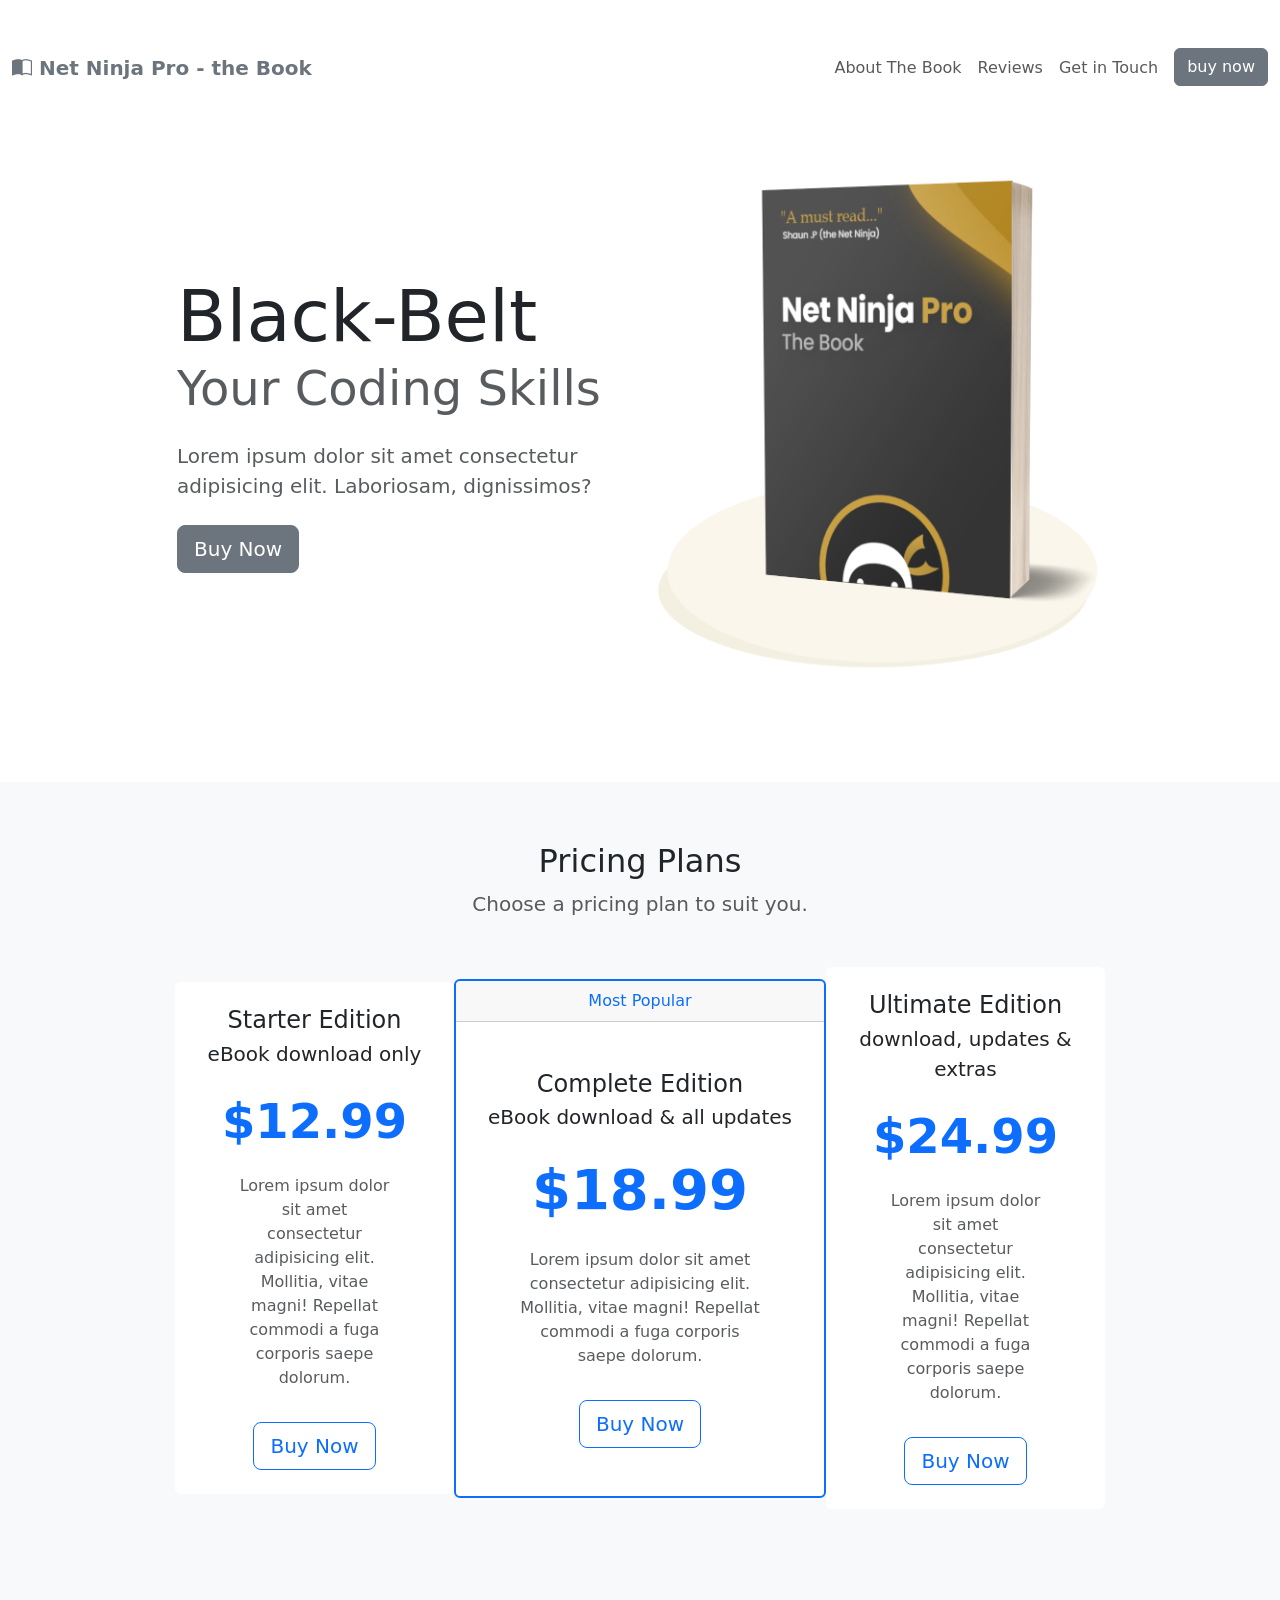
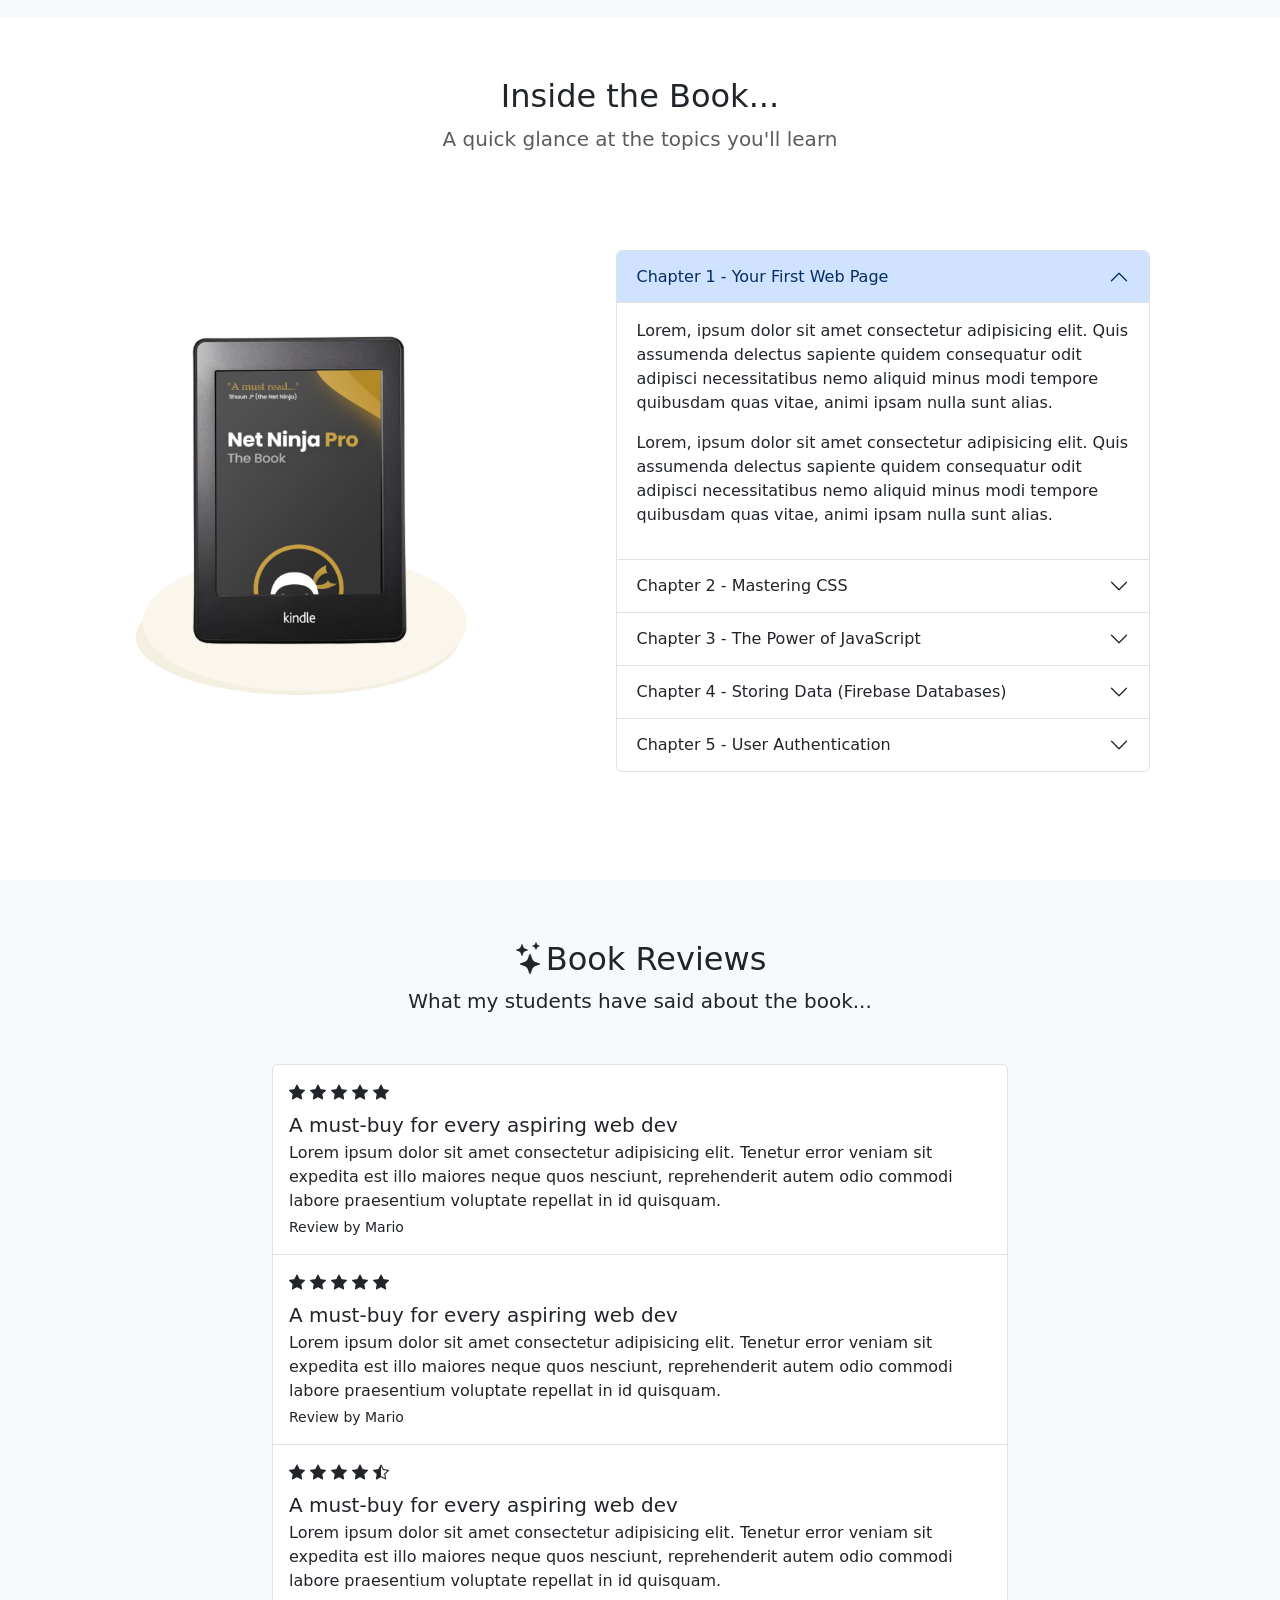
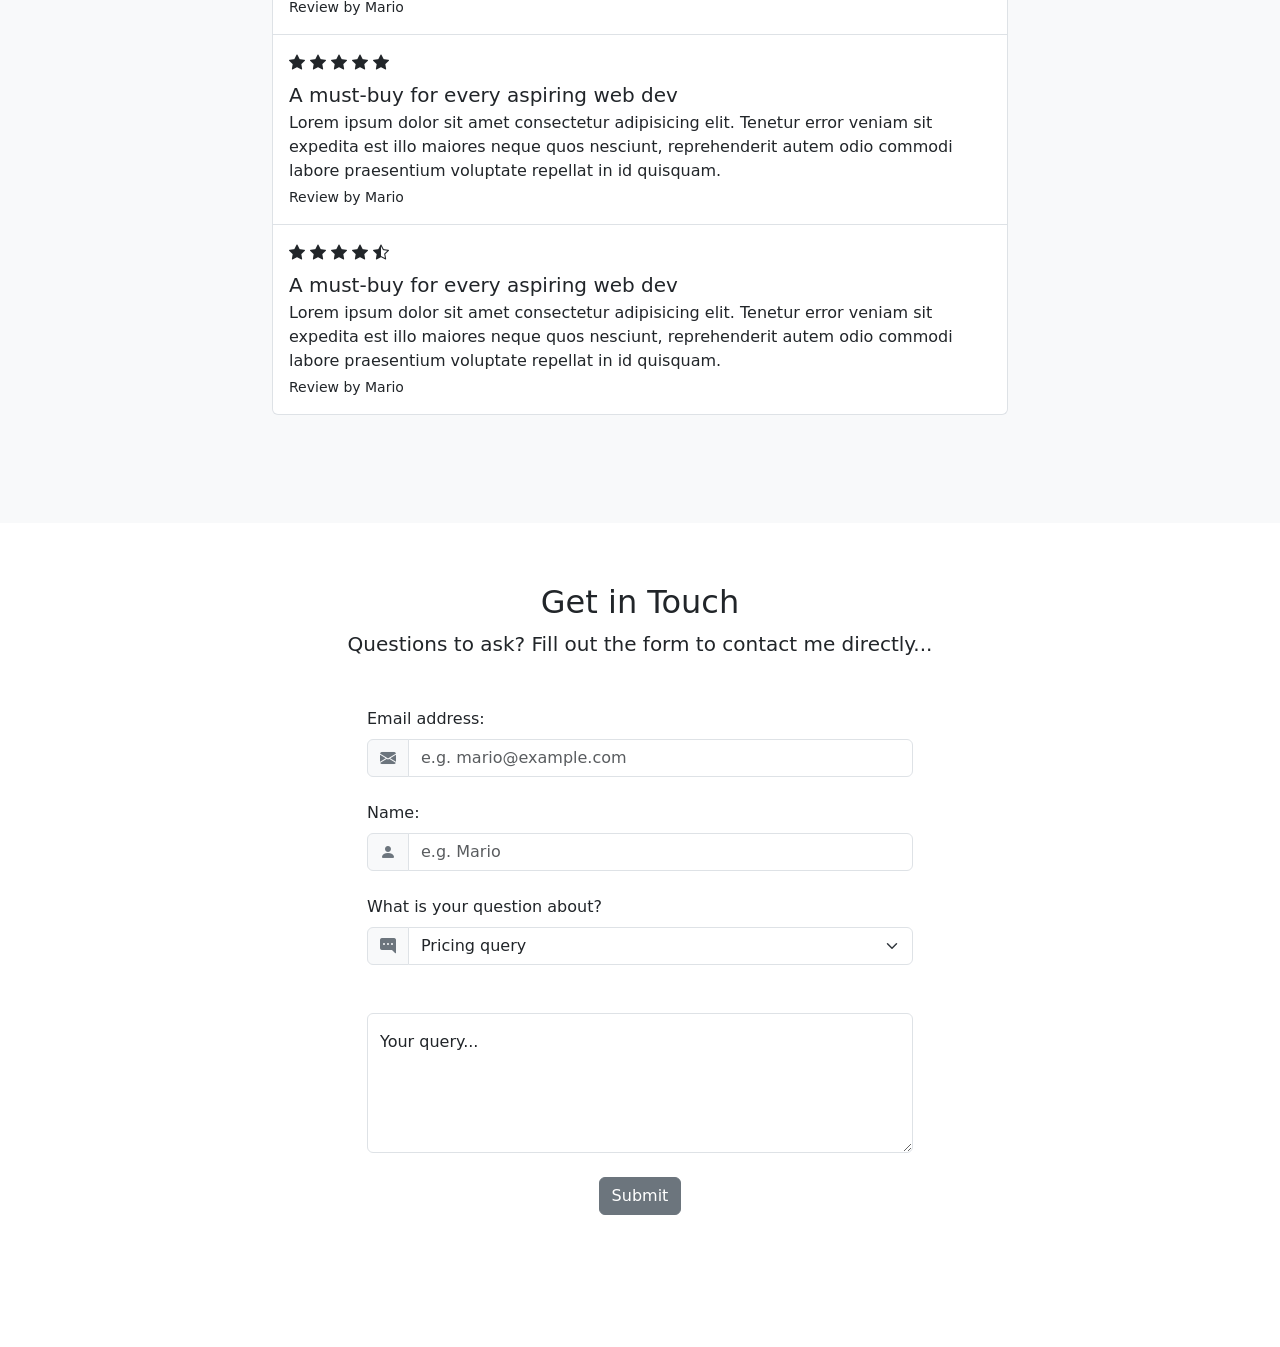
==== index.html @ 645f822d "a" ====
<html lang="en">
<head>
  <meta charset="UTF-8">
  <meta http-equiv="X-UA-Compatible" content="IE=edge">
  <meta name="viewport" content="width=device-width, initial-scale=1.0">
  <title>Net Ninja Pro - the Book</title>
  <link rel="stylesheet" href="https://cdn.jsdelivr.net/npm/bootstrap-icons@1.5.0/font/bootstrap-icons.css">
  <link href="https://cdn.jsdelivr.net/npm/bootstrap@5.0.1/dist/css/bootstrap.min.css" rel="stylesheet" integrity="sha384-+0n0xVW2eSR5OomGNYDnhzAbDsOXxcvSN1TPprVMTNDbiYZCxYbOOl7+AMvyTG2x" crossorigin="anonymous">
  <style>
    section{
      padding: 60px 0;
    }
  </style>
</head>
<body>

  <!-- navbar -->
  <nav class="navbar navbar-expand-md navbar-light pt-5 pb-4">
    <div class="container-xxl">
      <!-- navbar brand / title -->
      <a class="navbar-brand" href="#intro">
        <span class="text-secondary fw-bold">
          <i class="bi bi-book-half"></i>
          Net Ninja Pro - the Book
        </span>
      </a>
      <!-- toggle button for mobile nav -->
      <button class="navbar-toggler" type="button" data-bs-toggle="collapse" data-bs-target="#main-nav" aria-controls="main-nav" aria-expanded="false" aria-label="Toggle navigation">
        <span class="navbar-toggler-icon"></span>
      </button>

      <!-- navbar links -->
      <div class="collapse navbar-collapse justify-content-end align-center" id="main-nav">
        <ul class="navbar-nav">
          <li class="nav-item">
            <a class="nav-link" href="#topics">About The Book</a>
          </li>
          <li class="nav-item">
            <a class="nav-link" href="#reviews">Reviews</a>
          </li>
          <li class="nav-item">
            <a class="nav-link" href="#contact">Get in Touch</a>
          </li>
          <li class="nav-item d-md-none">
            <a class="nav-link" href="#pricing">Pricing</a>
          </li>
          <li class="nav-item ms-2 d-none d-md-inline">
            <a class="btn btn-secondary" href="#pricing">buy now</a>
          </li>
          
        </ul>
      </div>
    </div>
  </nav>

  <!-- main image & intro text -->
  <section id="intro">
    <div class="container-lg">
      <div class="row g-4 justify-content-center align-items-center">
        <div class="col-md-5 text-center text-md-start">
          <h1>
            <div class="display-2">Black-Belt</div>
            <div class="display-5 text-muted">Your Coding Skills</div>
          </h1>
          <p class="lead my-4 text-muted">Lorem ipsum dolor sit amet consectetur adipisicing elit. Laboriosam, dignissimos?</p>
          <a href="#pricing" class="btn btn-secondary btn-lg">Buy Now</a>
        </div>
        <div class="col-md-5 text-center d-none d-md-block">
          <img src="/assets/ebook-cover.png" class="img-fluid" alt="ebook">
        </div>
      </div>
    </div>
  </section>

  <!-- pricing plans -->
  <section id="pricing" class="bg-light mt-5">
    <div class="container-lg">
      <div class="text-center">
        <h2>Pricing Plans</h2>
        <p class="lead text-muted">Choose a pricing plan to suit you.</p>
      </div>

      <div class="row my-5 g-0 align-items-center justify-content-center">
        <div class="col-8 col-lg-4 col-xl-3">
          <div class="card border-0">
            <div class="card-body text-center py-4">
              <h4 class="card-title">Starter Edition</h4>
              <p class="lead card-subtitle">eBook download only</p>
              <p class="display-5 my-4 text-primary fw-bold">$12.99</p>
              <p class="card-text mx-5 text-muted d-none d-lg-block">Lorem ipsum dolor sit amet consectetur adipisicing elit. Mollitia, vitae magni! Repellat commodi a fuga corporis saepe dolorum.</p>
              <a href="#" class="btn btn-outline-primary btn-lg mt-3">
                Buy Now
              </a>
            </div>
          </div>
        </div>

        <div class="col-9 col-lg-4">
          <div class="card border-primary border-2">
            <div class="card-header text-center text-primary">Most Popular</div>
            <div class="card-body text-center py-5">
              <h4 class="card-title">Complete Edition</h4>
              <p class="lead card-subtitle">eBook download & all updates</p>
              <p class="display-4 my-4 text-primary fw-bold">$18.99</p>
              <p class="card-text mx-5 text-muted d-none d-lg-block">Lorem ipsum dolor sit amet consectetur adipisicing elit. Mollitia, vitae magni! Repellat commodi a fuga corporis saepe dolorum.</p>
              <a href="#" class="btn btn-outline-primary btn-lg mt-3">
                Buy Now
              </a>
            </div>
          </div>
        </div>

        <div class="col-8 col-lg-4 col-xl-3">
          <div class="card border-0">
            <div class="card-body text-center py-4">
              <h4 class="card-title">Ultimate Edition</h4>
              <p class="lead card-subtitle">download, updates & extras</p>
              <p class="display-5 my-4 text-primary fw-bold">$24.99</p>
              <p class="card-text mx-5 text-muted d-none d-lg-block">Lorem ipsum dolor sit amet consectetur adipisicing elit. Mollitia, vitae magni! Repellat commodi a fuga corporis saepe dolorum.</p>
              <a href="#" class="btn btn-outline-primary btn-lg mt-3">
                Buy Now
              </a>
            </div>
          </div>
        </div>
      </div>

    </div><!-- end container -->
  </section>

  <!-- topics at a glance -->
  <section id="topics">
    <div class="container-md">
      <div class="text-center">
        <h2>Inside the Book...</h2>
        <p class="lead text-muted">A quick glance at the topics you'll learn</p>
      </div>
      <div class="row my-5 g-5 justify-content-around align-items-center">
        <div class="col-6 col-lg-4">
          <img src="/assets/kindle.png" class="img-fluid" alt="ebook">
        </div>
        <div class="col-lg-6">
          
          <!-- accordion -->
          <div class="accordion" id="chapters">
            <div class="accordion-item">
              <h2 class="accordion-header" id="heading-1">
                <button class="accordion-button" type="button" data-bs-toggle="collapse" data-bs-target="#chapter-1" aria-expanded="true" aria-controls="chapter-1">
                  Chapter 1 - Your First Web Page
                </button>
              </h2>
              <div id="chapter-1" class="accordion-collapse collapse show" aria-labelledby="heading-1" data-bs-parent="#chapters">
                <div class="accordion-body">
                  <p>Lorem, ipsum dolor sit amet consectetur adipisicing elit. Quis assumenda delectus sapiente quidem consequatur odit adipisci necessitatibus nemo aliquid minus modi tempore quibusdam quas vitae, animi ipsam nulla sunt alias.</p>
                  <p>Lorem, ipsum dolor sit amet consectetur adipisicing elit. Quis assumenda delectus sapiente quidem consequatur odit adipisci necessitatibus nemo aliquid minus modi tempore quibusdam quas vitae, animi ipsam nulla sunt alias.</p>
                </div>
              </div>
            </div>
            <div class="accordion-item">
              <h2 class="accordion-header" id="heading-2">
                <button class="accordion-button collapsed" type="button" data-bs-toggle="collapse" data-bs-target="#chapter-2" aria-expanded="false" aria-controls="chapter-2">
                  Chapter 2 - Mastering CSS
                </button>
              </h2>
              <div id="chapter-2" class="accordion-collapse collapse" aria-labelledby="heading-2" data-bs-parent="#chapters">
                <div class="accordion-body">
                  <p>Lorem, ipsum dolor sit amet consectetur adipisicing elit. Quis assumenda delectus sapiente quidem consequatur odit adipisci necessitatibus nemo aliquid minus modi tempore quibusdam quas vitae, animi ipsam nulla sunt alias.</p>
                  <p>Lorem, ipsum dolor sit amet consectetur adipisicing elit. Quis assumenda delectus sapiente quidem consequatur odit adipisci necessitatibus nemo aliquid minus modi tempore quibusdam quas vitae, animi ipsam nulla sunt alias.</p>
                </div>
              </div>
            </div>
            <div class="accordion-item">
              <h2 class="accordion-header" id="heading-3">
                <button class="accordion-button collapsed" type="button" data-bs-toggle="collapse" data-bs-target="#chapter-3" aria-expanded="false" aria-controls="chapter-1">
                  Chapter 3 - The Power of JavaScript
                </button>
              </h2>
              <div id="chapter-3" class="accordion-collapse collapse" aria-labelledby="heading-3" data-bs-parent="#chapters">
                <div class="accordion-body">
                  <p>Lorem, ipsum dolor sit amet consectetur adipisicing elit. Quis assumenda delectus sapiente quidem consequatur odit adipisci necessitatibus nemo aliquid minus modi tempore quibusdam quas vitae, animi ipsam nulla sunt alias.</p>
                  <p>Lorem, ipsum dolor sit amet consectetur adipisicing elit. Quis assumenda delectus sapiente quidem consequatur odit adipisci necessitatibus nemo aliquid minus modi tempore quibusdam quas vitae, animi ipsam nulla sunt alias.</p>
                </div>
              </div>
            </div>
            <div class="accordion-item">
              <h2 class="accordion-header" id="heading-4">
                <button class="accordion-button collapsed" type="button" data-bs-toggle="collapse" data-bs-target="#chapter-4" aria-expanded="false" aria-controls="chapter-4">
                  Chapter 4 - Storing Data (Firebase Databases)
                </button>
              </h2>
              <div id="chapter-4" class="accordion-collapse collapse" aria-labelledby="heading-4" data-bs-parent="#chapters">
                <div class="accordion-body">
                  <p>Lorem, ipsum dolor sit amet consectetur adipisicing elit. Quis assumenda delectus sapiente quidem consequatur odit adipisci necessitatibus nemo aliquid minus modi tempore quibusdam quas vitae, animi ipsam nulla sunt alias.</p>
                  <p>Lorem, ipsum dolor sit amet consectetur adipisicing elit. Quis assumenda delectus sapiente quidem consequatur odit adipisci necessitatibus nemo aliquid minus modi tempore quibusdam quas vitae, animi ipsam nulla sunt alias.</p>
                </div>
              </div>
            </div>
            <div class="accordion-item">
              <h2 class="accordion-header" id="heading-5">
                <button class="accordion-button collapsed" type="button" data-bs-toggle="collapse" data-bs-target="#chapter-5" aria-expanded="false" aria-controls="chapter-5">
                  Chapter 5 - User Authentication
                </button>
              </h2>
              <div id="chapter-5" class="accordion-collapse collapse" aria-labelledby="heading-5" data-bs-parent="#chapters">
                <div class="accordion-body">
                  <p>Lorem, ipsum dolor sit amet consectetur adipisicing elit. Quis assumenda delectus sapiente quidem consequatur odit adipisci necessitatibus nemo aliquid minus modi tempore quibusdam quas vitae, animi ipsam nulla sunt alias.</p>
                  <p>Lorem, ipsum dolor sit amet consectetur adipisicing elit. Quis assumenda delectus sapiente quidem consequatur odit adipisci necessitatibus nemo aliquid minus modi tempore quibusdam quas vitae, animi ipsam nulla sunt alias.</p>
                </div>
              </div>
            </div>
          </div>

        </div>
      </div>
    </div>
  </section>

  <!-- reviews list -->
  <section id="reviews" class="bg-light">
    <div class="container-lg">
      <div class="text-center">
        <h2><i class="bi bi-stars"></i>Book Reviews</h2>
        <p class="lead">What my students have said about the book...</p>
      </div>

      <div class="row justify-content-center my-5">
        <div class="col-lg-8">
          <div class="list-group">
            <div class="list-group-item py-3">
              <div class="pb-2">
                <i class="bi bi-star-fill"></i>
                <i class="bi bi-star-fill"></i>
                <i class="bi bi-star-fill"></i>
                <i class="bi bi-star-fill"></i>
                <i class="bi bi-star-fill"></i>
              </div>
              <h5 class="mb-1">A must-buy for every aspiring web dev</h5>
              <p class="mb-1">Lorem ipsum dolor sit amet consectetur adipisicing elit. Tenetur error veniam sit expedita est illo maiores neque quos nesciunt, reprehenderit autem odio commodi labore praesentium voluptate repellat in id quisquam.</p>
              <small>Review by Mario</small>
            </div>
            <div class="list-group-item py-3">
              <div class="pb-2">
                <i class="bi bi-star-fill"></i>
                <i class="bi bi-star-fill"></i>
                <i class="bi bi-star-fill"></i>
                <i class="bi bi-star-fill"></i>
                <i class="bi bi-star-fill"></i>
              </div>
              <h5 class="mb-1">A must-buy for every aspiring web dev</h5>
              <p class="mb-1">Lorem ipsum dolor sit amet consectetur adipisicing elit. Tenetur error veniam sit expedita est illo maiores neque quos nesciunt, reprehenderit autem odio commodi labore praesentium voluptate repellat in id quisquam.</p>
              <small>Review by Mario</small>
            </div>
            <div class="list-group-item py-3">
              <div class="pb-2">
                <i class="bi bi-star-fill"></i>
                <i class="bi bi-star-fill"></i>
                <i class="bi bi-star-fill"></i>
                <i class="bi bi-star-fill"></i>
                <i class="bi bi-star-half"></i>
              </div>
              <h5 class="mb-1">A must-buy for every aspiring web dev</h5>
              <p class="mb-1">Lorem ipsum dolor sit amet consectetur adipisicing elit. Tenetur error veniam sit expedita est illo maiores neque quos nesciunt, reprehenderit autem odio commodi labore praesentium voluptate repellat in id quisquam.</p>
              <small>Review by Mario</small>
            </div>
            <div class="list-group-item py-3">
              <div class="pb-2">
                <i class="bi bi-star-fill"></i>
                <i class="bi bi-star-fill"></i>
                <i class="bi bi-star-fill"></i>
                <i class="bi bi-star-fill"></i>
                <i class="bi bi-star-fill"></i>
              </div>
              <h5 class="mb-1">A must-buy for every aspiring web dev</h5>
              <p class="mb-1">Lorem ipsum dolor sit amet consectetur adipisicing elit. Tenetur error veniam sit expedita est illo maiores neque quos nesciunt, reprehenderit autem odio commodi labore praesentium voluptate repellat in id quisquam.</p>
              <small>Review by Mario</small>
            </div>
            <div class="list-group-item py-3">
              <div class="pb-2">
                <i class="bi bi-star-fill"></i>
                <i class="bi bi-star-fill"></i>
                <i class="bi bi-star-fill"></i>
                <i class="bi bi-star-fill"></i>
                <i class="bi bi-star-half"></i>
              </div>
              <h5 class="mb-1">A must-buy for every aspiring web dev</h5>
              <p class="mb-1">Lorem ipsum dolor sit amet consectetur adipisicing elit. Tenetur error veniam sit expedita est illo maiores neque quos nesciunt, reprehenderit autem odio commodi labore praesentium voluptate repellat in id quisquam.</p>
              <small>Review by Mario</small>
            </div>
          </div>
        </div>
      </div>
    </div>
  </section>

  <!-- contact form -->
  <!-- form-control, form-label, form-select, input-group, input-group-text -->
  <section id="contact">
    <div class="container-lg">
      
      <div class="text-center">
        <h2>Get in Touch</h2>
        <p class="lead">Questions to ask? Fill out the form to contact me directly...</p>
      </div>
      <div class="row justify-content-center my-5">
        <div class="col-lg-6">
          
          <form>
            <label for="email" class="form-label">Email address:</label>
            <div class="input-group mb-4">
              <span class="input-group-text">
                <i class="bi bi-envelope-fill text-secondary"></i>
              </span>
              <input type="text" id="email" class="form-control" placeholder="e.g. mario@example.com" />
            </div>
            <label for="name" class="form-label">Name:</label>
            <div class="mb-4 input-group">
              <span class="input-group-text">
                <i class="bi bi-person-fill text-secondary"></i>
              </span>
              <input type="text" id="name" class="form-control" placeholder="e.g. Mario" />
            </div>
            <label for="subject" class="form-label">What is your question about?</label>
            <div class="mb-4 input-group">
              <span class="input-group-text">
                <i class="bi bi-chat-right-dots-fill text-secondary"></i>
              </span>
              <select class="form-select" id="subject">
                <option value="pricing" selected>Pricing query</option>
                <option value="content">Content query</option>
                <option value="other">Other query</option>
              </select>
            </div>
            <div class="mb-4 mt-5 form-floating">
              <textarea class="form-control" id="query" style="height: 140px" placeholder="query"></textarea>
              <label for="query">Your query...</label>
            </div>
            <div class="mb-4 text-center">
              <button type="submit" class="btn btn-secondary">Submit</button>
            </div>
          </form>
        </div>
      </div>
    </div>
  </section>

  <!-- get updates / modal trigger -->

  
  <script src="https://cdn.jsdelivr.net/npm/bootstrap@5.0.1/dist/js/bootstrap.bundle.min.js" integrity="sha384-gtEjrD/SeCtmISkJkNUaaKMoLD0//ElJ19smozuHV6z3Iehds+3Ulb9Bn9Plx0x4" crossorigin="anonymous"></script>
</body>
</html>
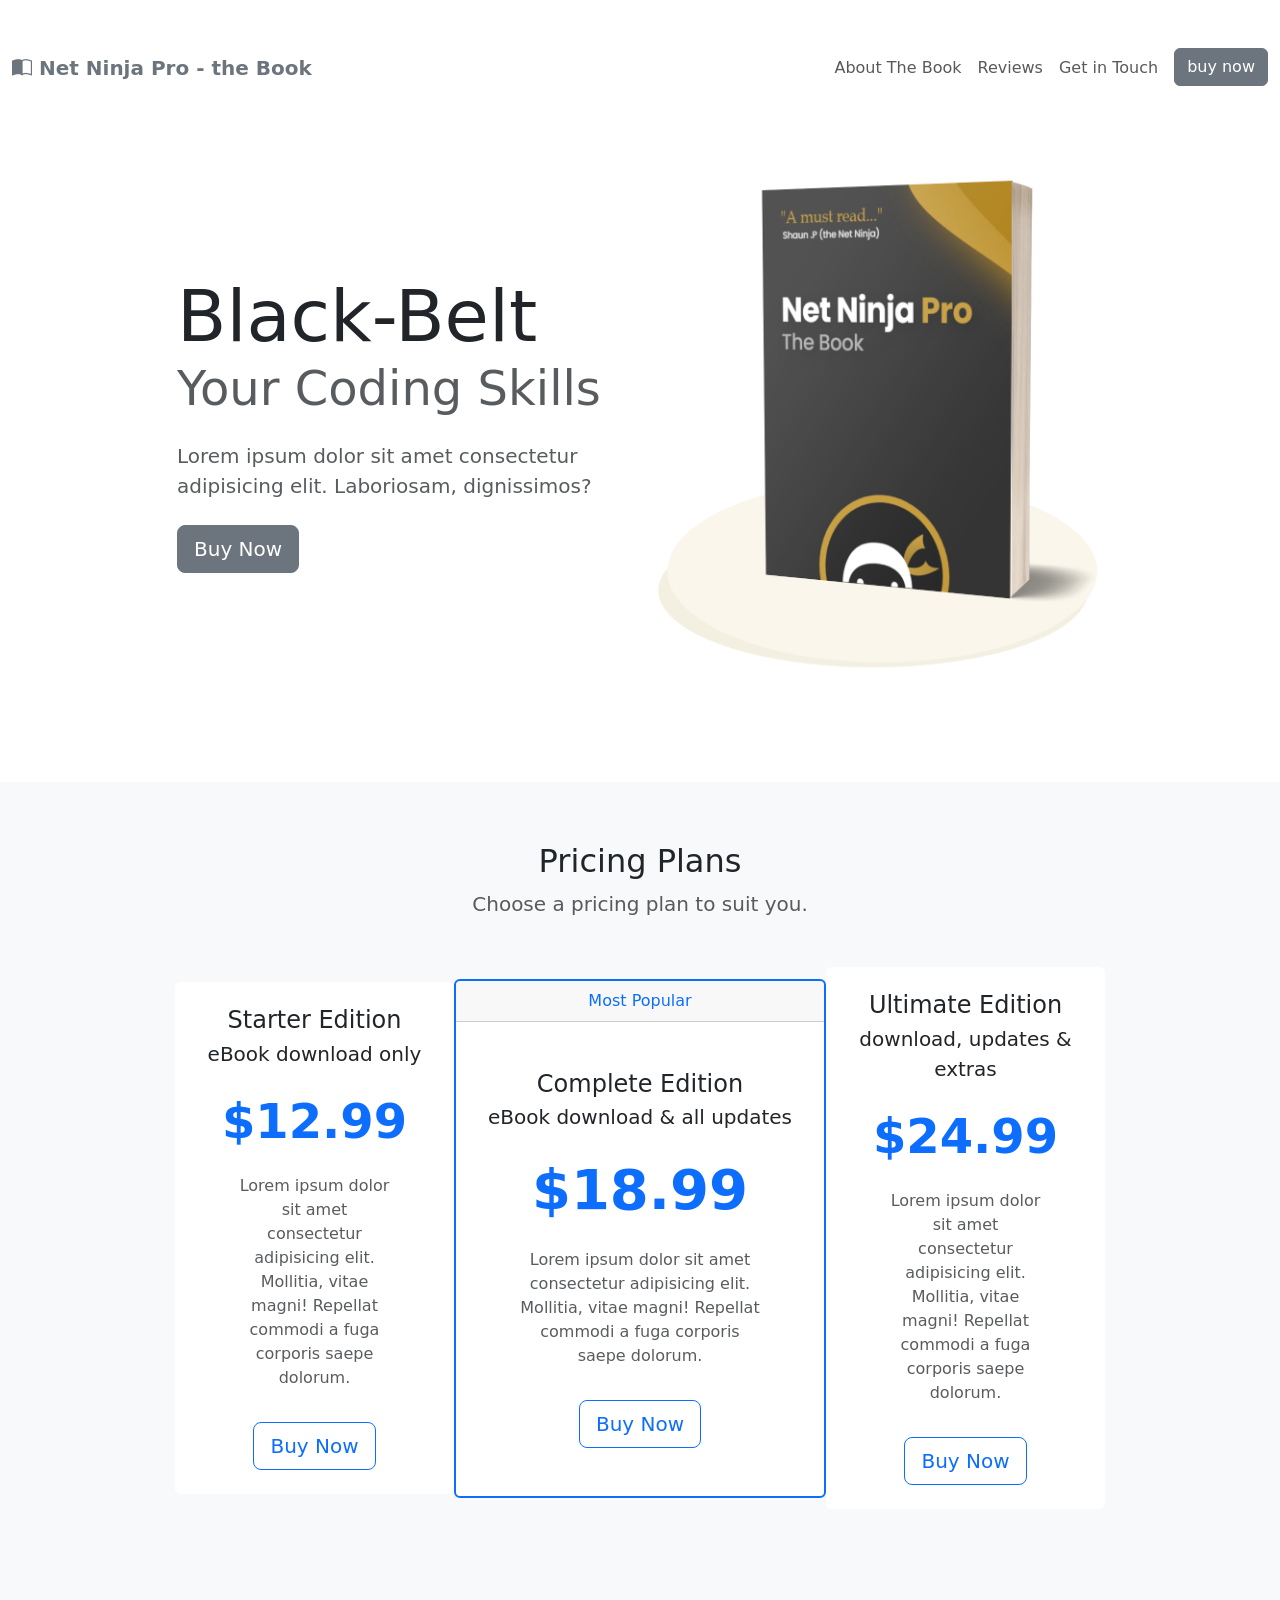
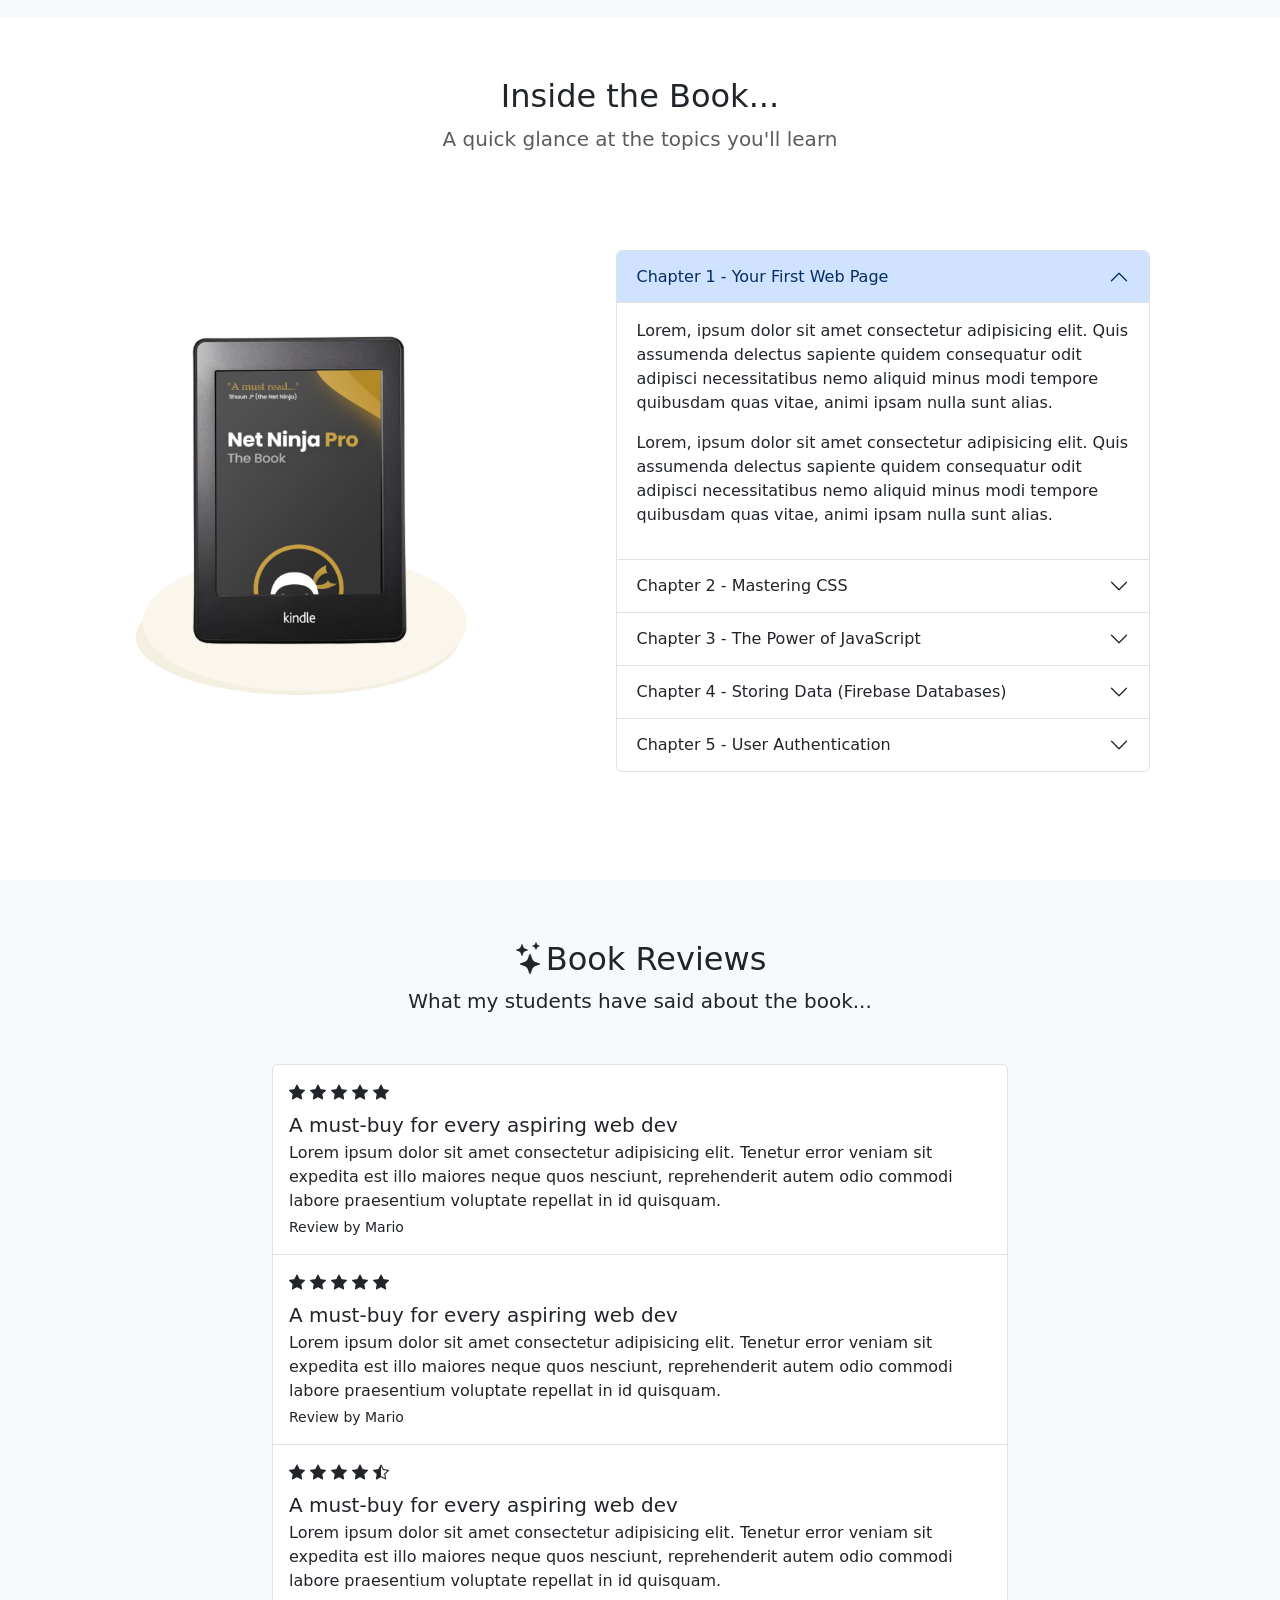
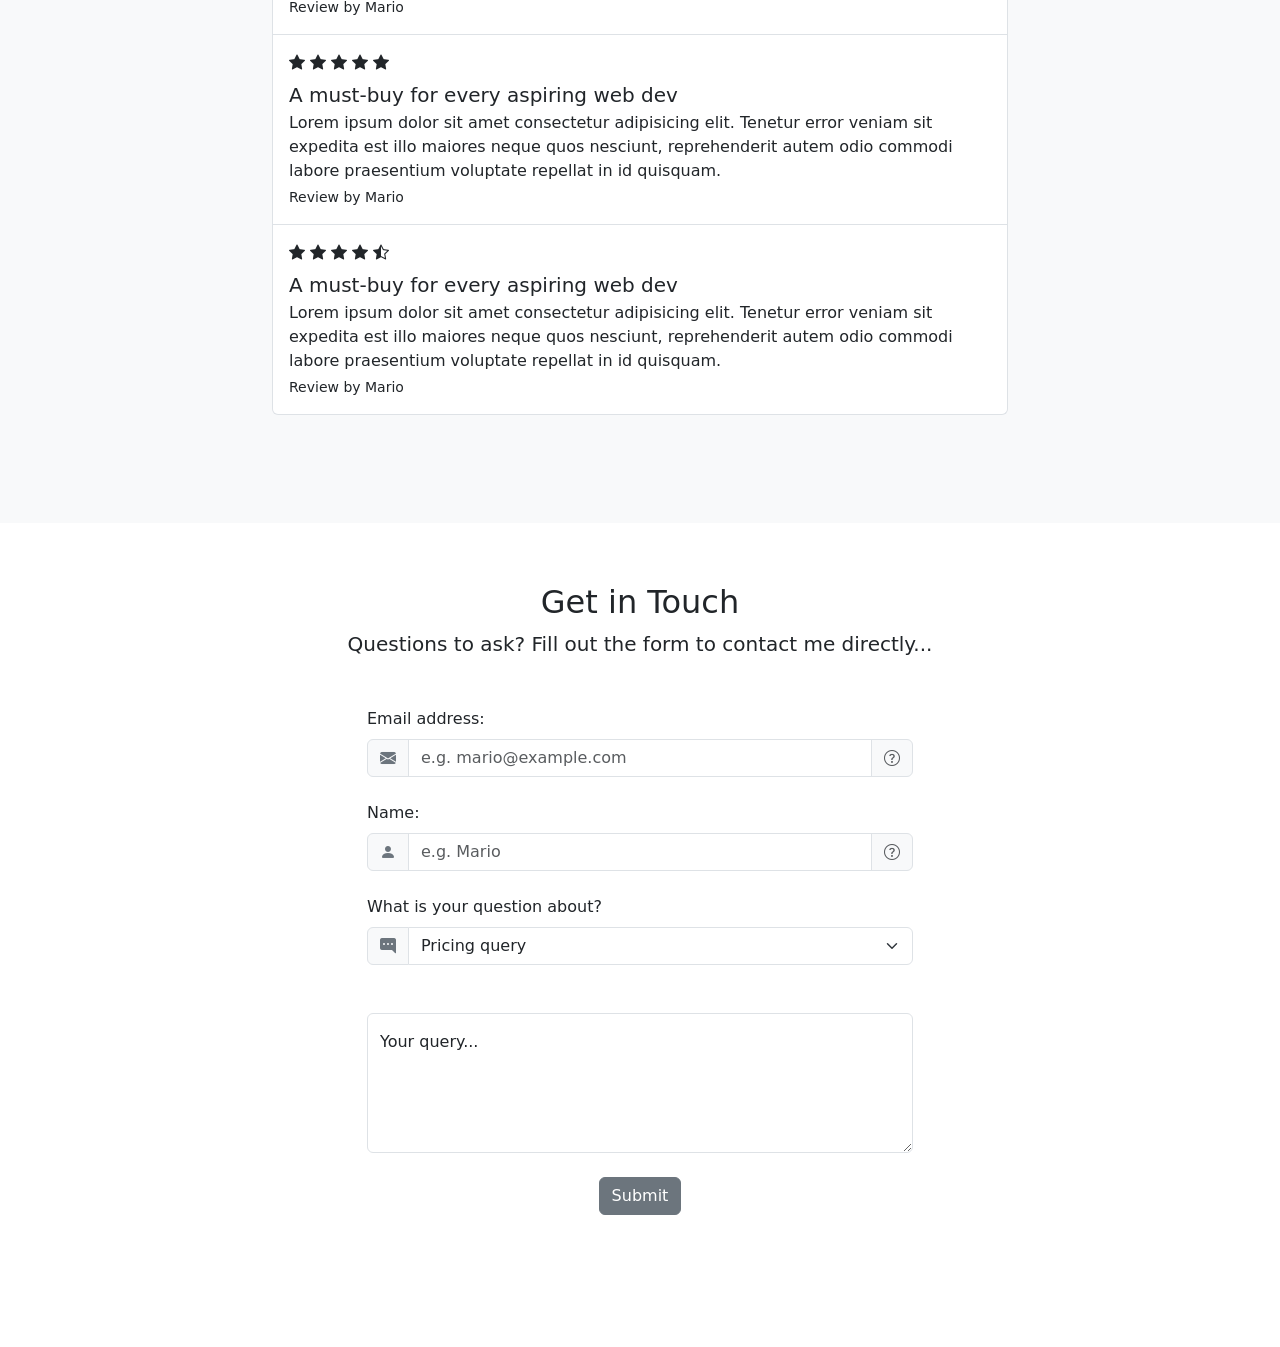
==== commit 468d0bf9: "s" ====
--- a/index.html
+++ b/index.html
@@ -66,7 +66,10 @@
           <a href="#pricing" class="btn btn-secondary btn-lg">Buy Now</a>
         </div>
         <div class="col-md-5 text-center d-none d-md-block">
-          <img src="/assets/ebook-cover.png" class="img-fluid" alt="ebook">
+          <!-- tooltip -->
+          <span class="tt" data-bs-placement="bottom" title="Net Ninja Pro book cover">
+            <img src="/assets/ebook-cover.png" class="img-fluid" alt="ebook">
+          </span>
         </div>
       </div>
     </div>
@@ -311,6 +314,12 @@
                 <i class="bi bi-envelope-fill text-secondary"></i>
               </span>
               <input type="text" id="email" class="form-control" placeholder="e.g. mario@example.com" />
+              <!-- tooltip -->
+              <span class="input-group-text">
+                <span class="tt" data-bs-placement="bottom" title="Enter an email address we can reply to.">
+                  <i class="bi bi-question-circle text-muted"></i>
+                </span>
+              </span>
             </div>
             <label for="name" class="form-label">Name:</label>
             <div class="mb-4 input-group">
@@ -318,6 +327,12 @@
                 <i class="bi bi-person-fill text-secondary"></i>
               </span>
               <input type="text" id="name" class="form-control" placeholder="e.g. Mario" />
+              <!-- tooltip -->
+              <span class="input-group-text">
+                <span class="tt" data-bs-placement="bottom" title="Pretty self explanatory really...">
+                  <i class="bi bi-question-circle text-muted"></i>
+                </span>
+              </span>
             </div>
             <label for="subject" class="form-label">What is your question about?</label>
             <div class="mb-4 input-group">
@@ -347,5 +362,11 @@
 
   
   <script src="https://cdn.jsdelivr.net/npm/bootstrap@5.0.1/dist/js/bootstrap.bundle.min.js" integrity="sha384-gtEjrD/SeCtmISkJkNUaaKMoLD0//ElJ19smozuHV6z3Iehds+3Ulb9Bn9Plx0x4" crossorigin="anonymous"></script>
+  <script>
+    const tooltips = document.querySelectorAll('.tt')
+    tooltips.forEach(t => {
+      new bootstrap.Tooltip(t)
+    })
+  </script>
 </body>
 </html>
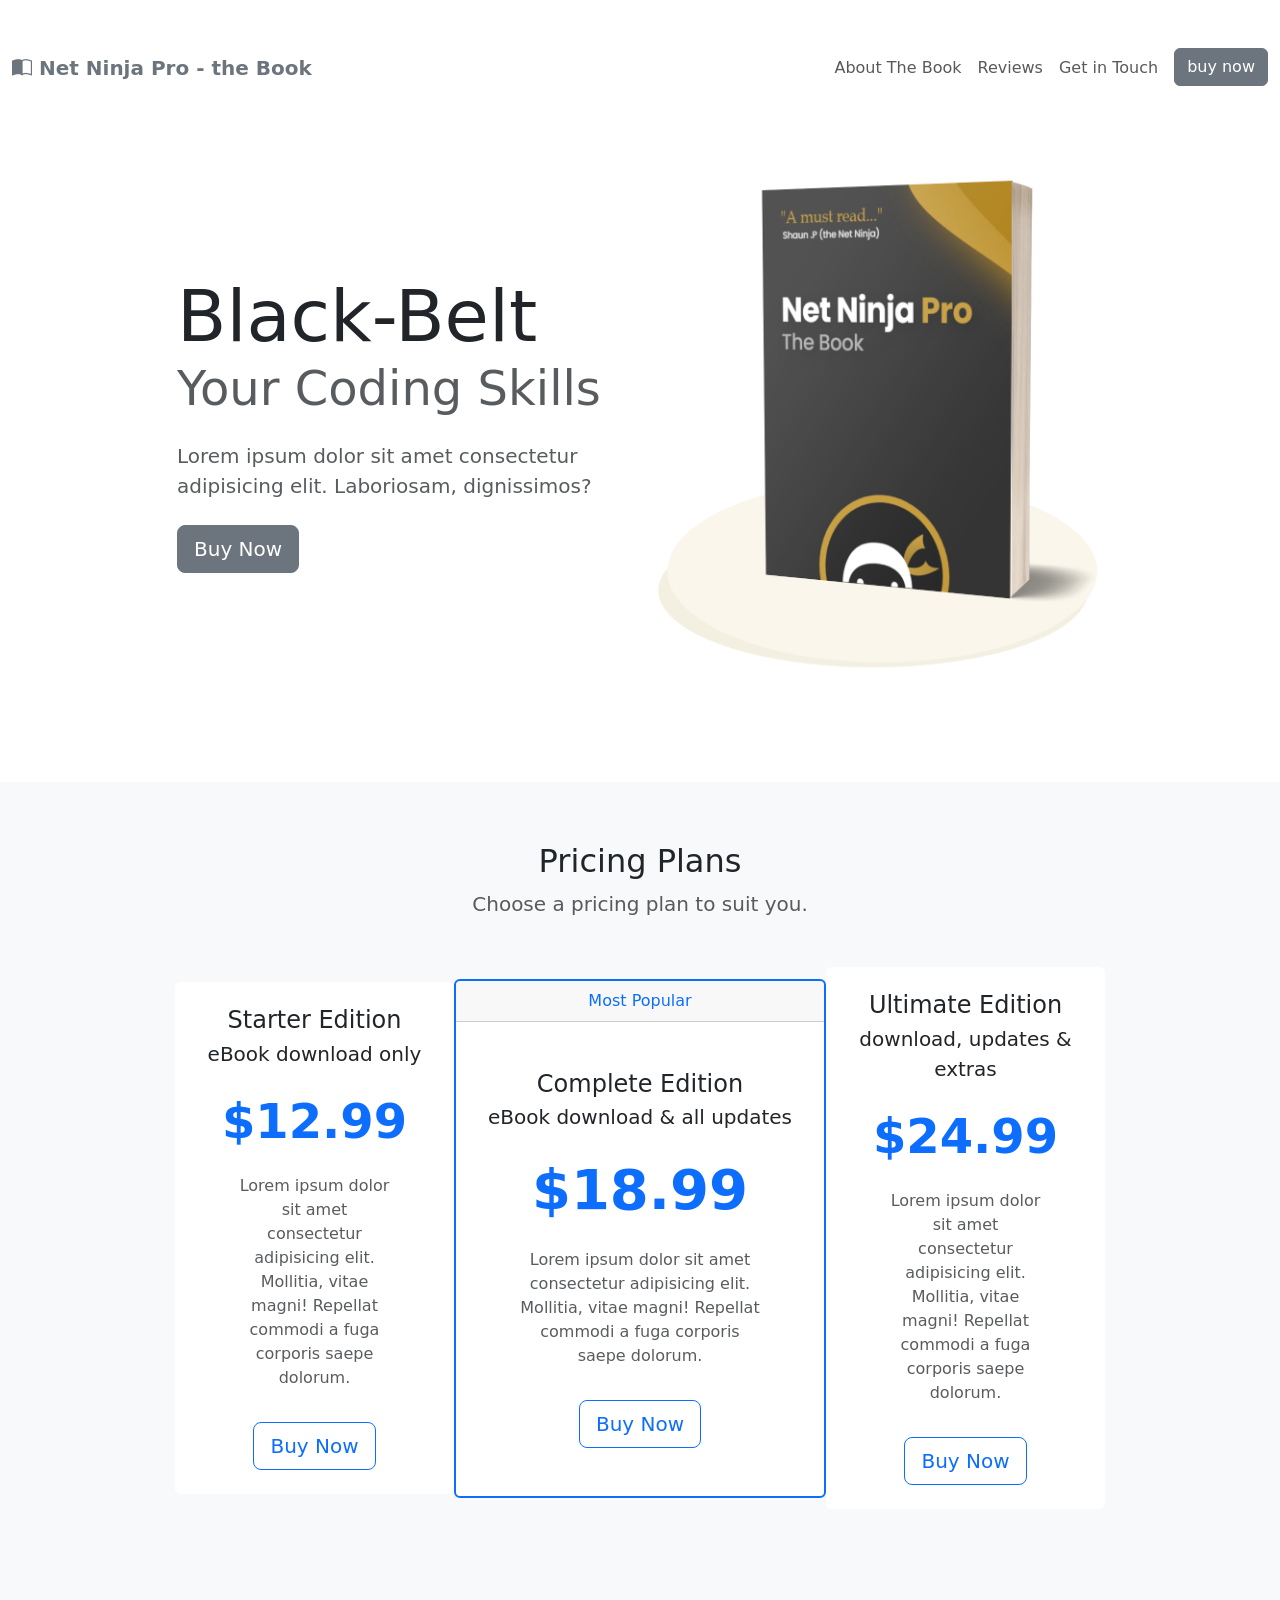
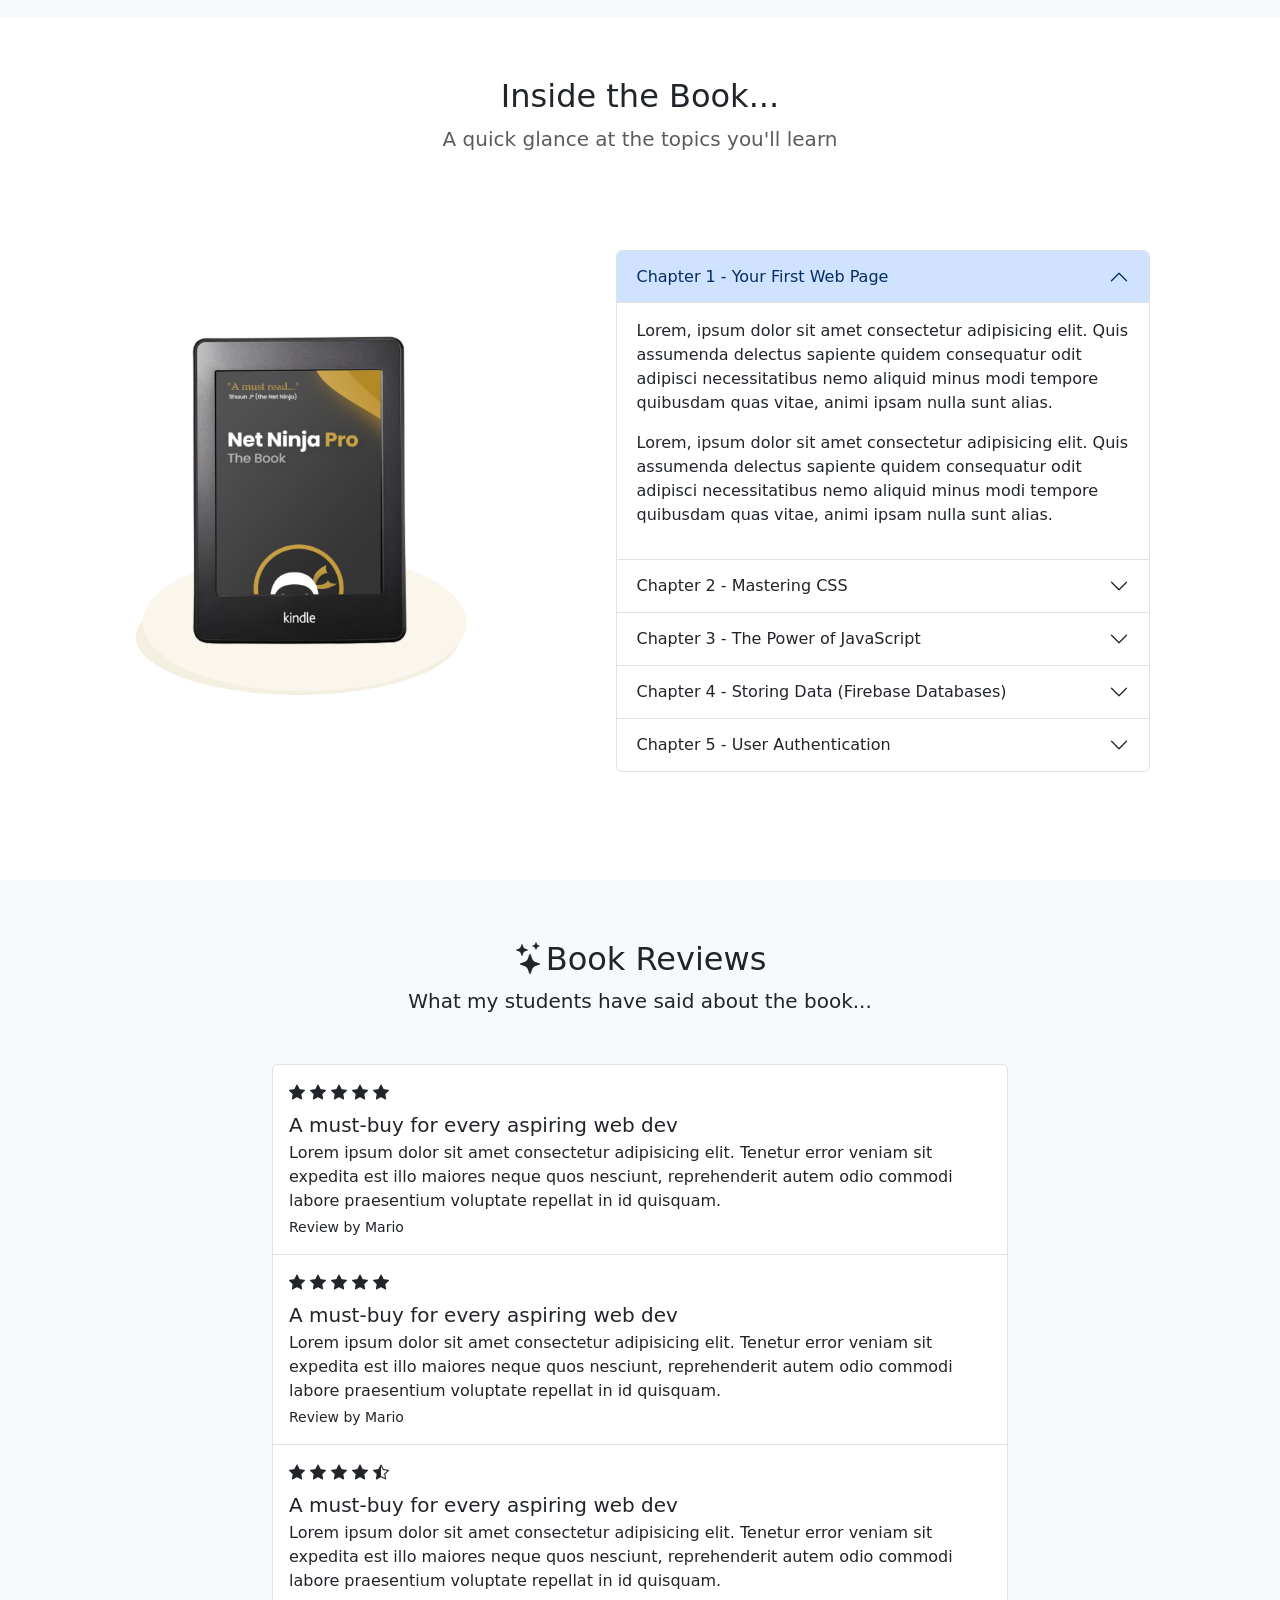
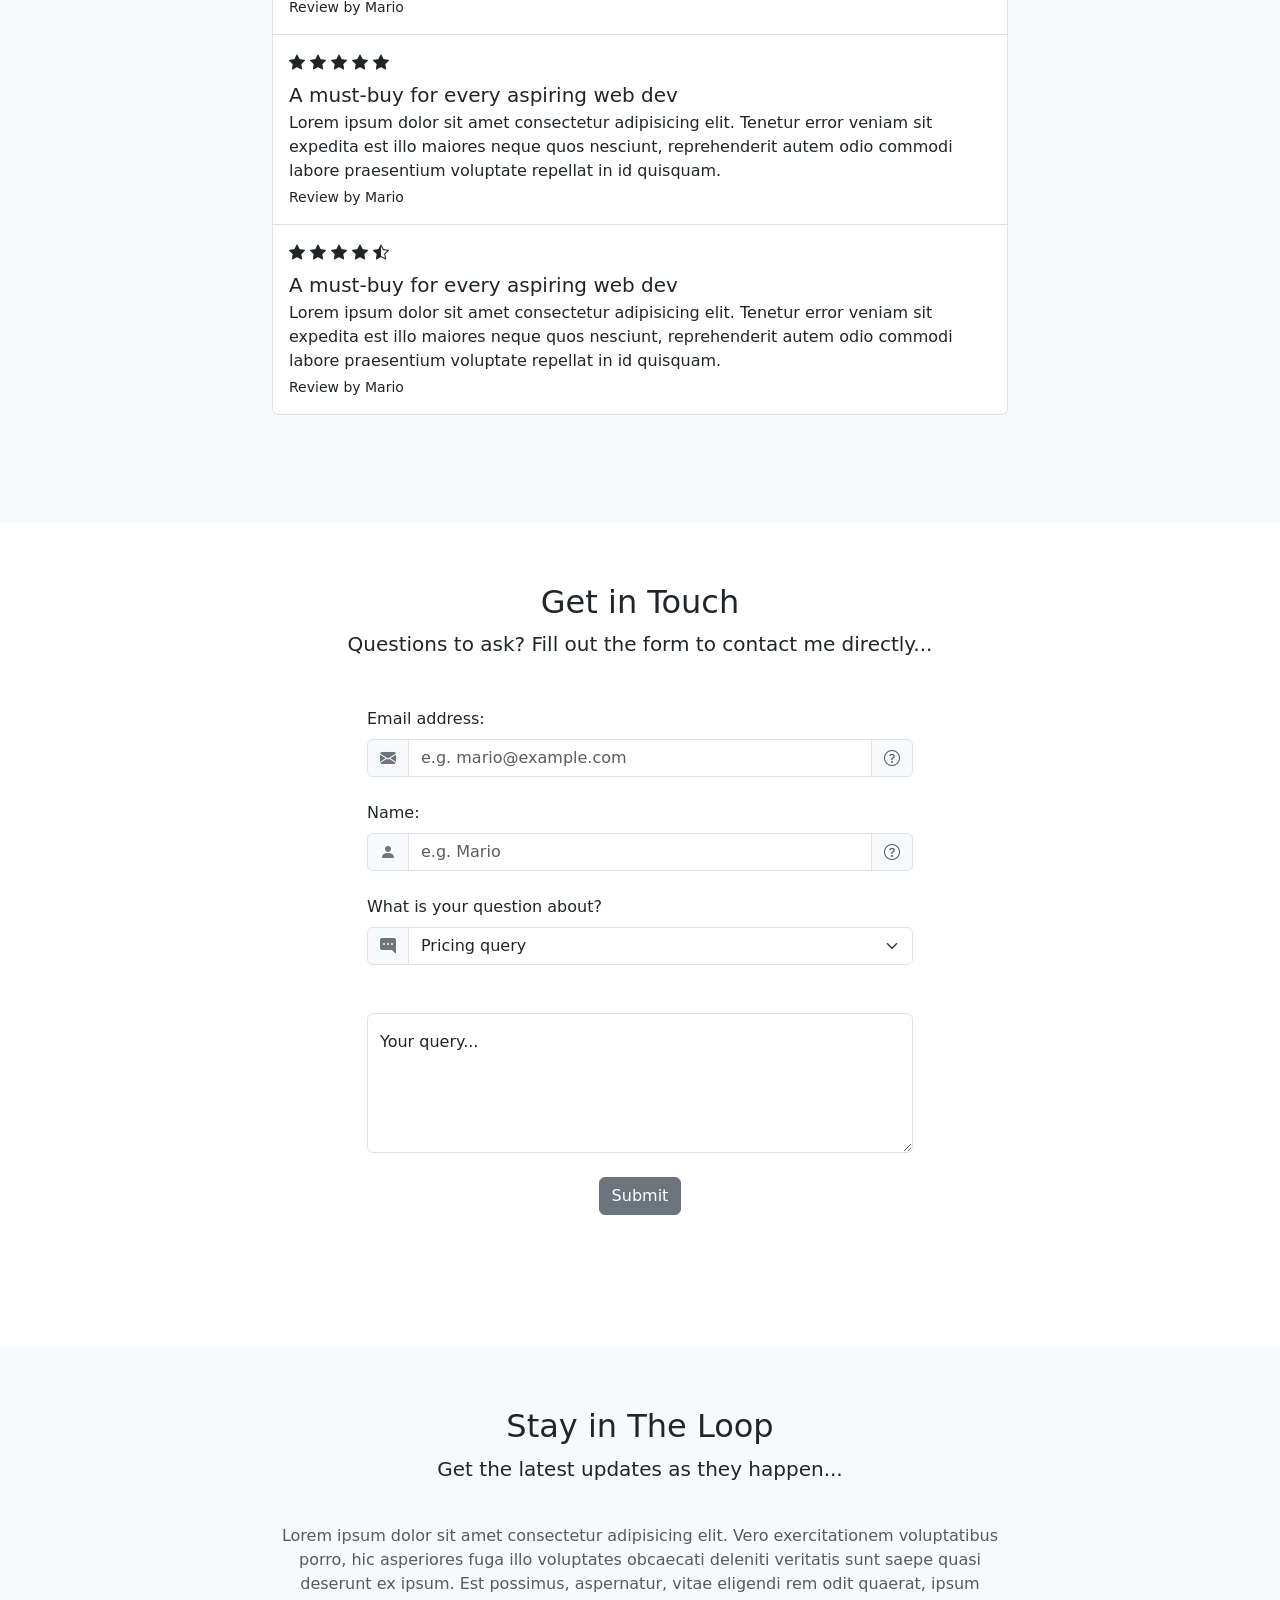
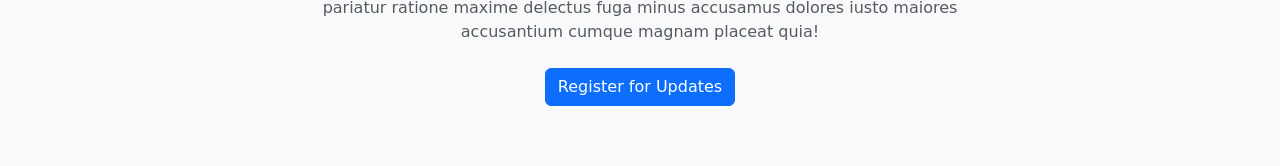
==== commit b8cf6a56: "d" ====
--- a/index.html
+++ b/index.html
@@ -359,6 +359,42 @@
   </section>
 
   <!-- get updates / modal trigger -->
+  <section class="bg-light">
+    <div class="container">
+      <div class="text-center">
+        <h2>Stay in The Loop</h2>
+        <p class="lead">Get the latest updates as they happen...</p>
+      </div>
+      <div class="row justify-content-center">
+        <div class="col-md-8 text-center">
+          <p class="text-muted my-4">Lorem ipsum dolor sit amet consectetur adipisicing elit. Vero exercitationem voluptatibus porro, hic asperiores fuga illo voluptates obcaecati deleniti veritatis sunt saepe quasi deserunt ex ipsum. Est possimus, aspernatur, vitae eligendi rem odit quaerat, ipsum pariatur ratione maxime delectus fuga minus accusamus dolores iusto maiores accusantium cumque magnam placeat quia!</p>
+          <button class="btn btn-primary" data-bs-toggle="modal" data-bs-target="#reg-modal">
+            Register for Updates
+          </button>
+        </div>
+      </div>
+    </div>
+  </section>
+
+  <!-- modal itself -->
+  <div class="modal fade" id="reg-modal" tabindex="-1" aria-labelledby="modal-title" aria-hidden="true">
+    <div class="modal-dialog">
+      <div class="modal-content">
+        <div class="modal-header">
+          <h5 class="modal-title" id="modal-title">Get the Latest Updates</h5>
+          <button type="button" class="btn-close" data-bs-dismiss="modal" aria-label="Close"></button>
+        </div>
+        <div class="modal-body">
+          <p>Lorem, ipsum dolor sit amet consectetur adipisicing elit. Quis, exercitationem laboriosam nihil minus voluptatibus harum aliquam consequatur pariatur inventore dignissimos illum excepturi ratione ipsum sit iusto alias eligendi fugit laborum?</p>
+          <label for="modal-email" class="form-label">Your email address:</label>
+          <input type="text" class="form-control" id="modal-email" placeholder="e.g. mario@example.com">
+        </div>
+        <div class="modal-footer">
+          <button type="button" class="btn btn-primary">Submit</button>
+        </div>
+      </div>
+    </div>
+  </div>
 
   
   <script src="https://cdn.jsdelivr.net/npm/bootstrap@5.0.1/dist/js/bootstrap.bundle.min.js" integrity="sha384-gtEjrD/SeCtmISkJkNUaaKMoLD0//ElJ19smozuHV6z3Iehds+3Ulb9Bn9Plx0x4" crossorigin="anonymous"></script>
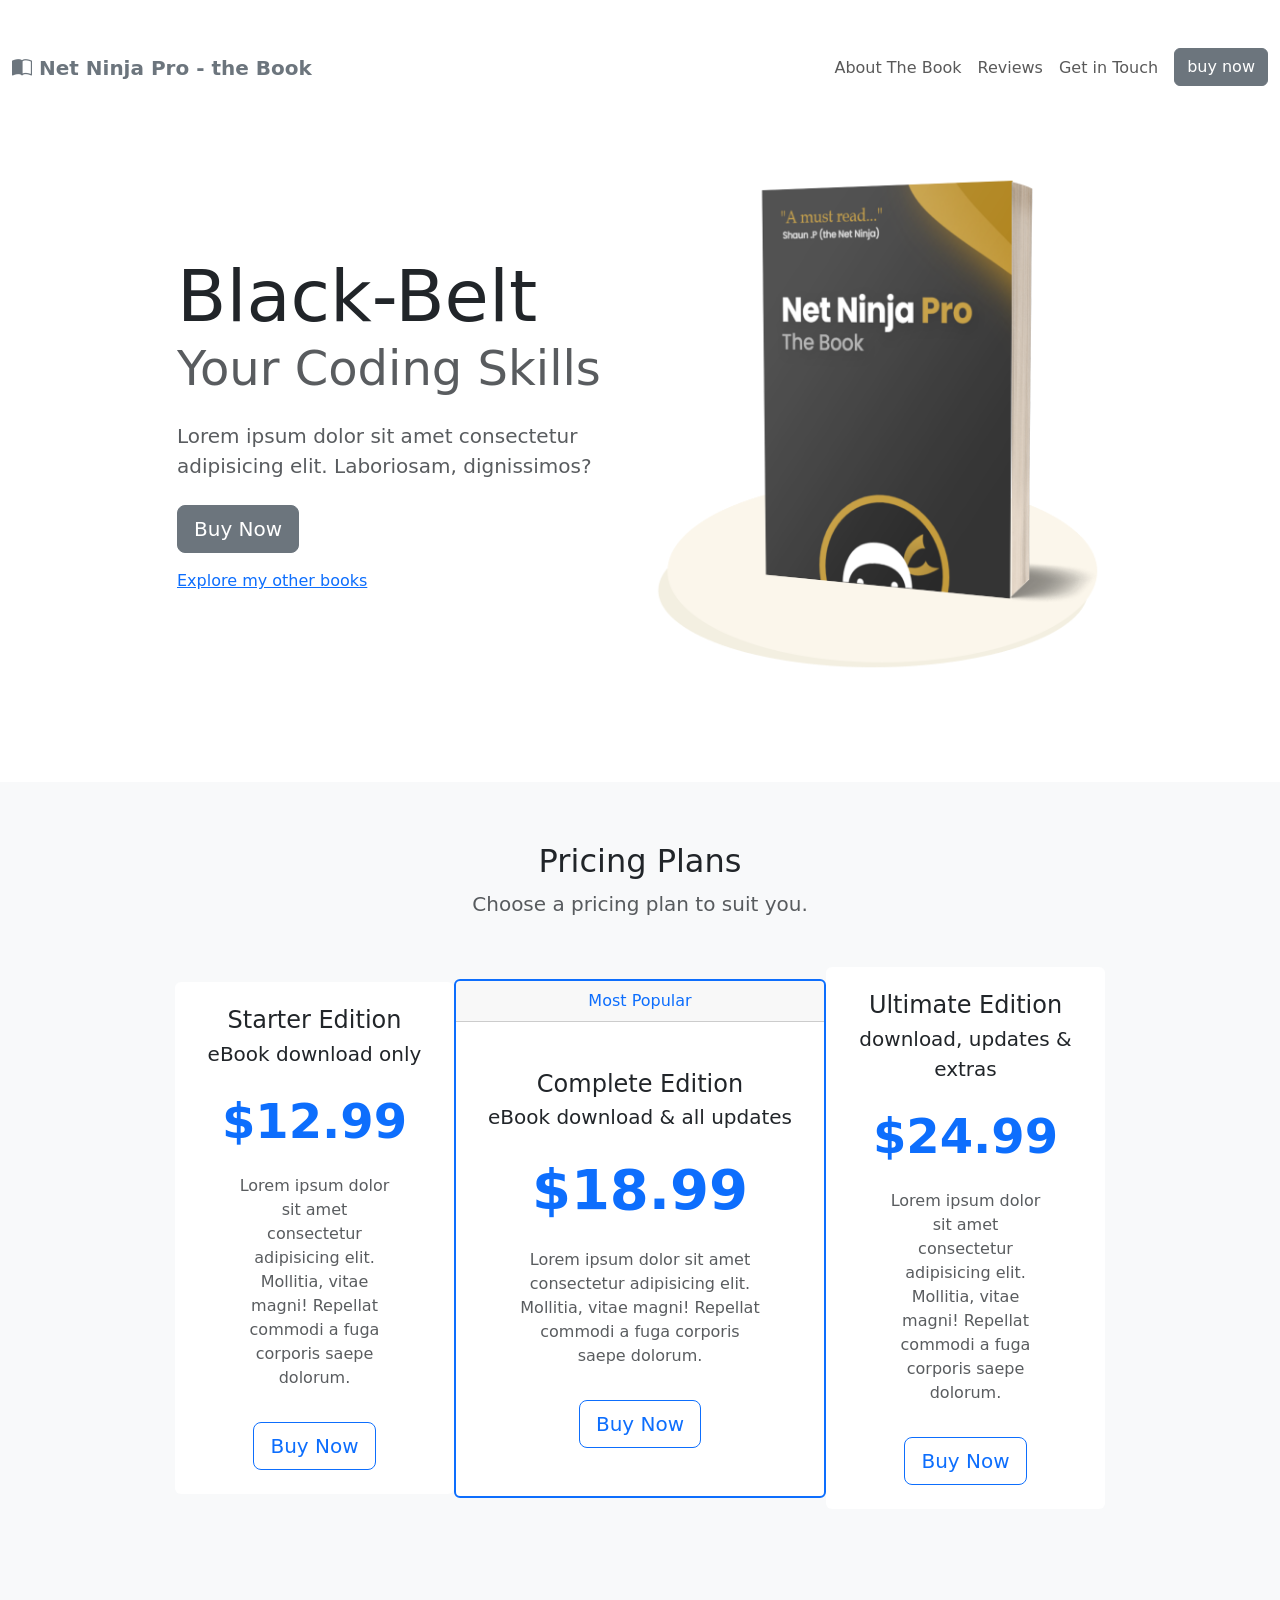
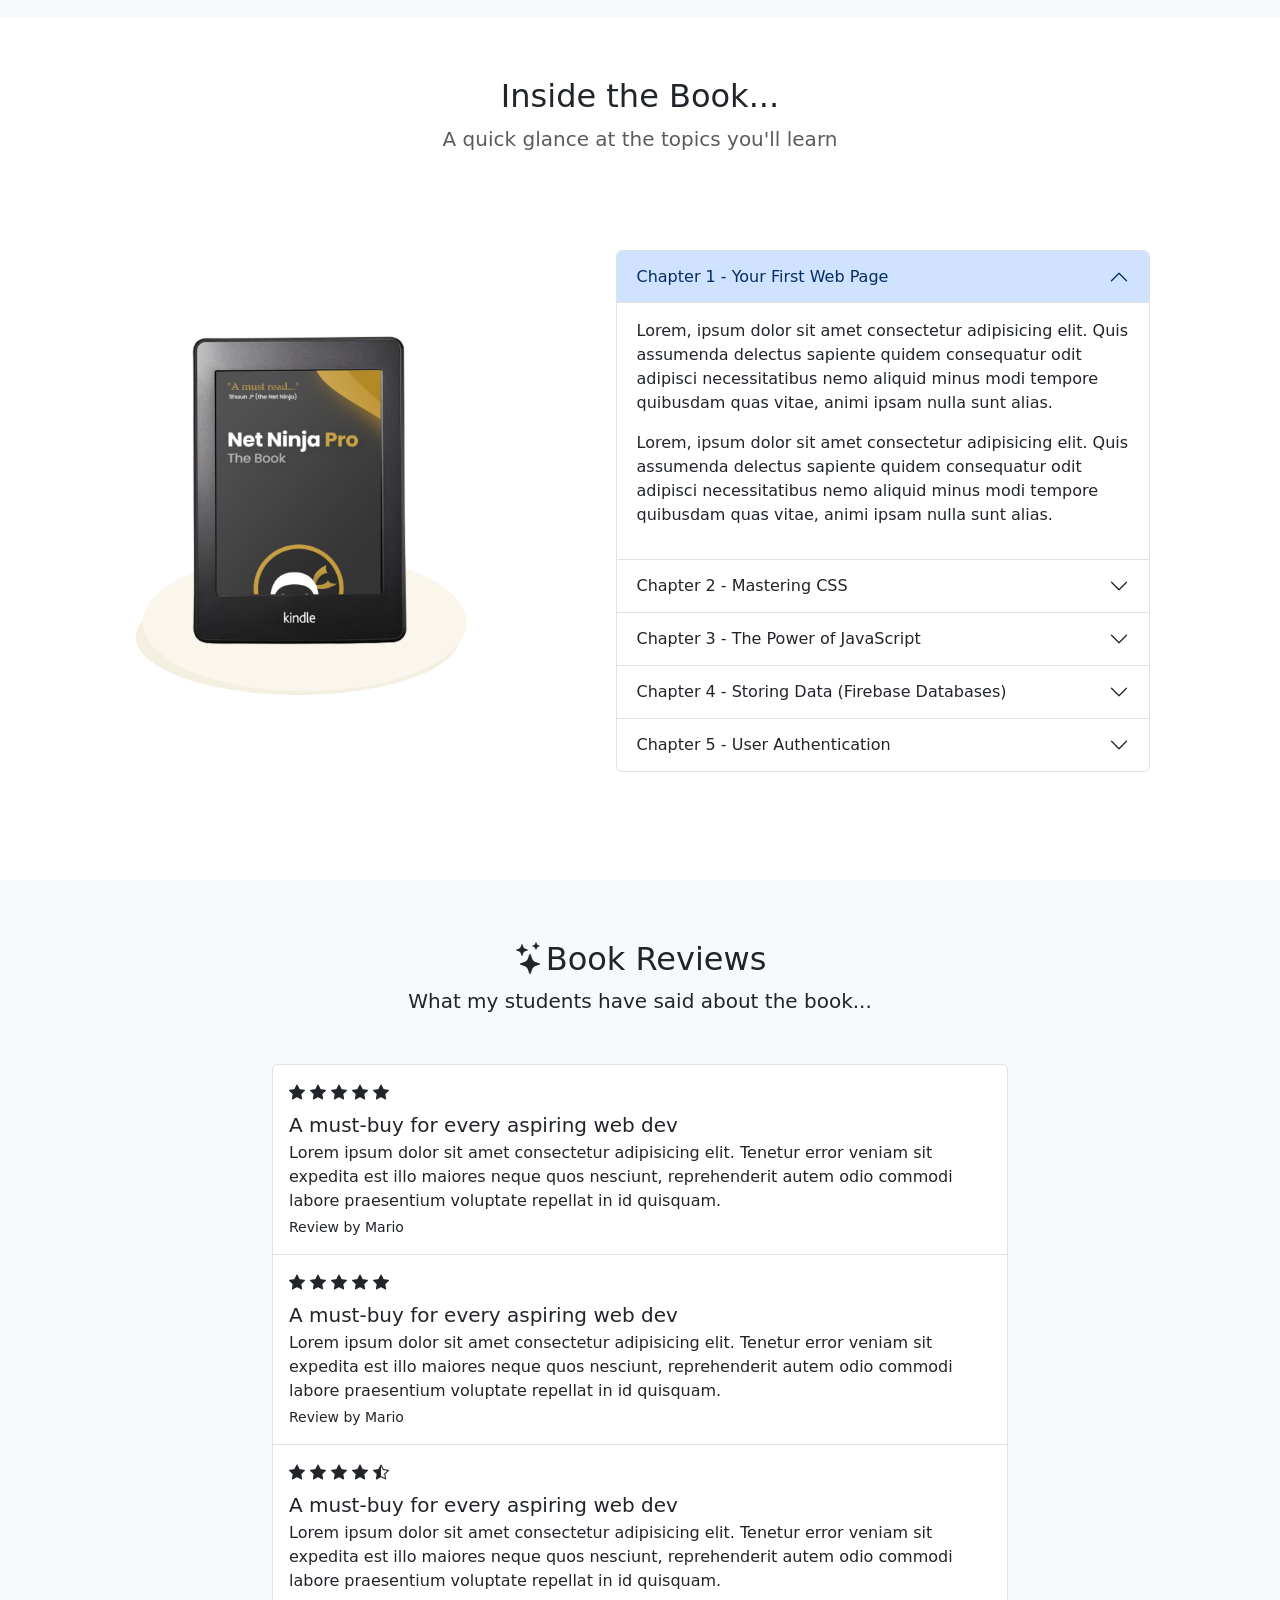
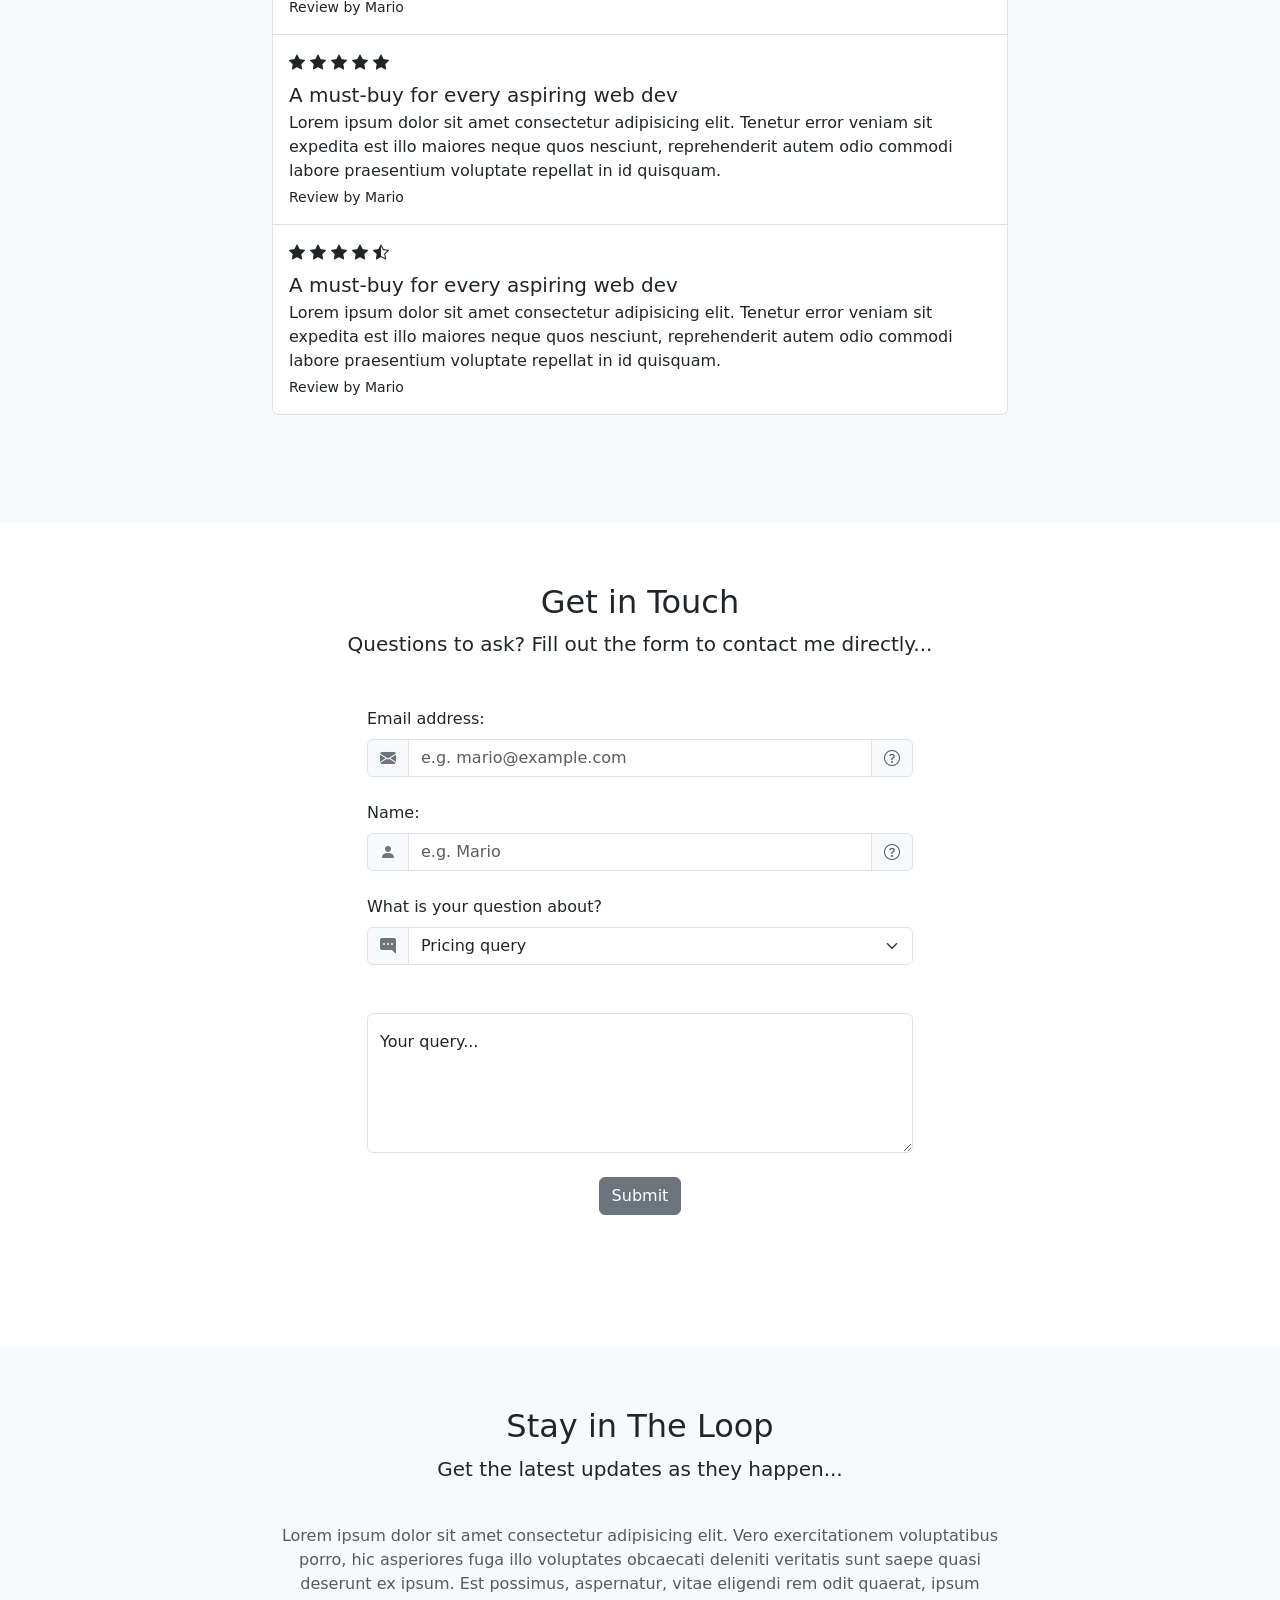
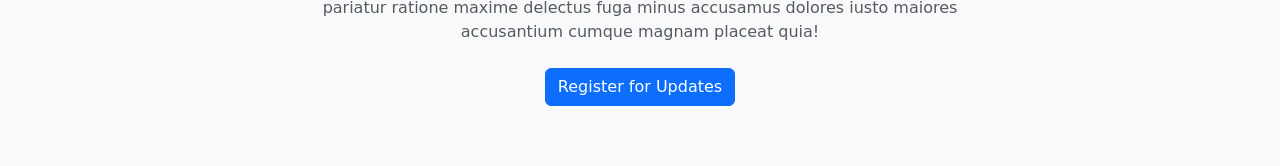
==== commit 510aaf53: "d" ====
--- a/index.html
+++ b/index.html
@@ -64,6 +64,10 @@
           </h1>
           <p class="lead my-4 text-muted">Lorem ipsum dolor sit amet consectetur adipisicing elit. Laboriosam, dignissimos?</p>
           <a href="#pricing" class="btn btn-secondary btn-lg">Buy Now</a>
+          <!-- open sidebar / offcanvas -->
+          <a href="#sidebar" class="d-block mt-3" data-bs-toggle="offcanvas" role="button" aria-controls="sidebar">
+            Explore my other books
+          </a>
         </div>
         <div class="col-md-5 text-center d-none d-md-block">
           <!-- tooltip -->
@@ -396,6 +400,17 @@
     </div>
   </div>
 
+  <!-- side panel / offcanvas -->
+  <div class="offcanvas offcanvas-start" tabindex="-1" id="sidebar" aria-labelledby="sidebar-label">
+    <div class="offcanvas-header">
+      <h5 class="offcanvas-title" id="sidebar-label">My Other Books</h5>
+      <button type="button" class="btn-close" data-bs-dismiss="offcanvas" aria-label="Close"></button>
+    </div>
+    <div class="offcanvas-body">
+      <p>Lorem, ipsum dolor sit amet consectetur adipisicing elit. In minima ducimus excepturi quasi tempore fugit quis voluptatibus aut error possimus, tenetur natus magni quam voluptatem quae eligendi repudiandae delectus eaque!</p>
+    </div>
+  </div>
+
   
   <script src="https://cdn.jsdelivr.net/npm/bootstrap@5.0.1/dist/js/bootstrap.bundle.min.js" integrity="sha384-gtEjrD/SeCtmISkJkNUaaKMoLD0//ElJ19smozuHV6z3Iehds+3Ulb9Bn9Plx0x4" crossorigin="anonymous"></script>
   <script>
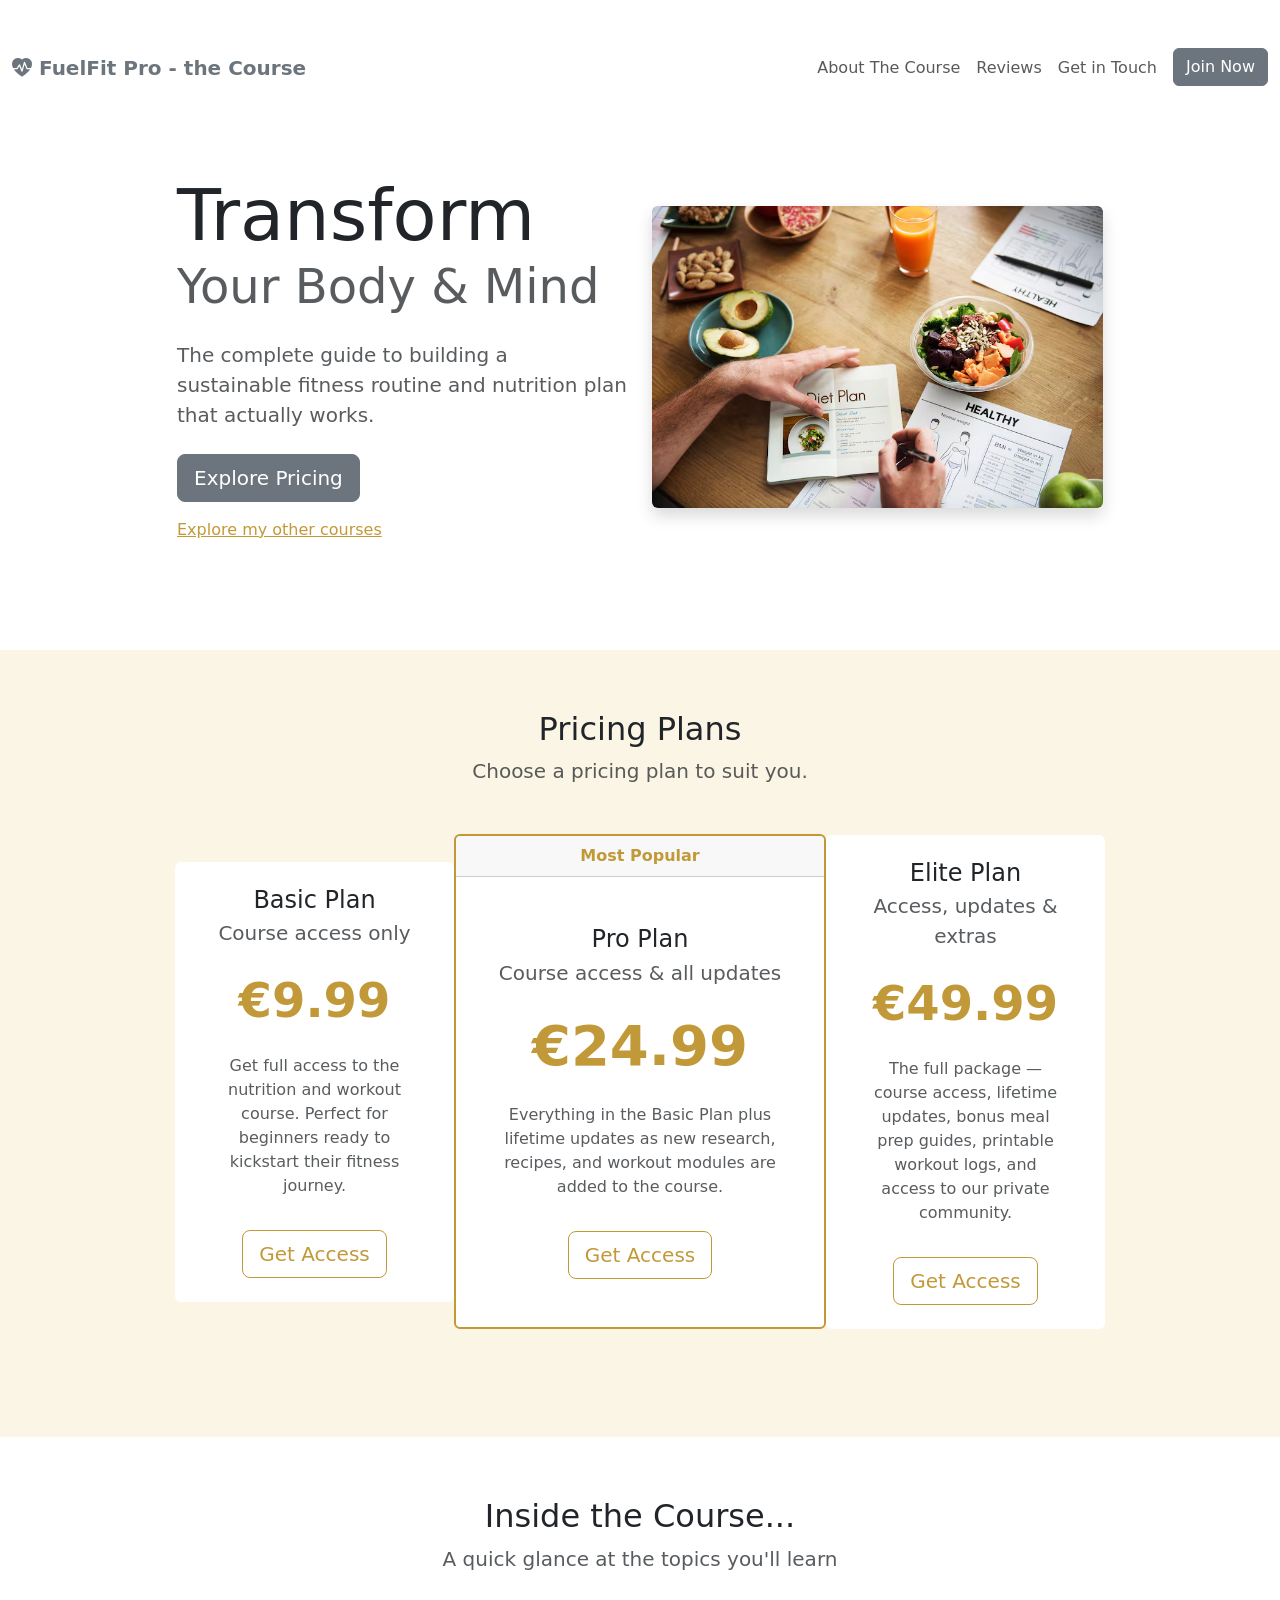
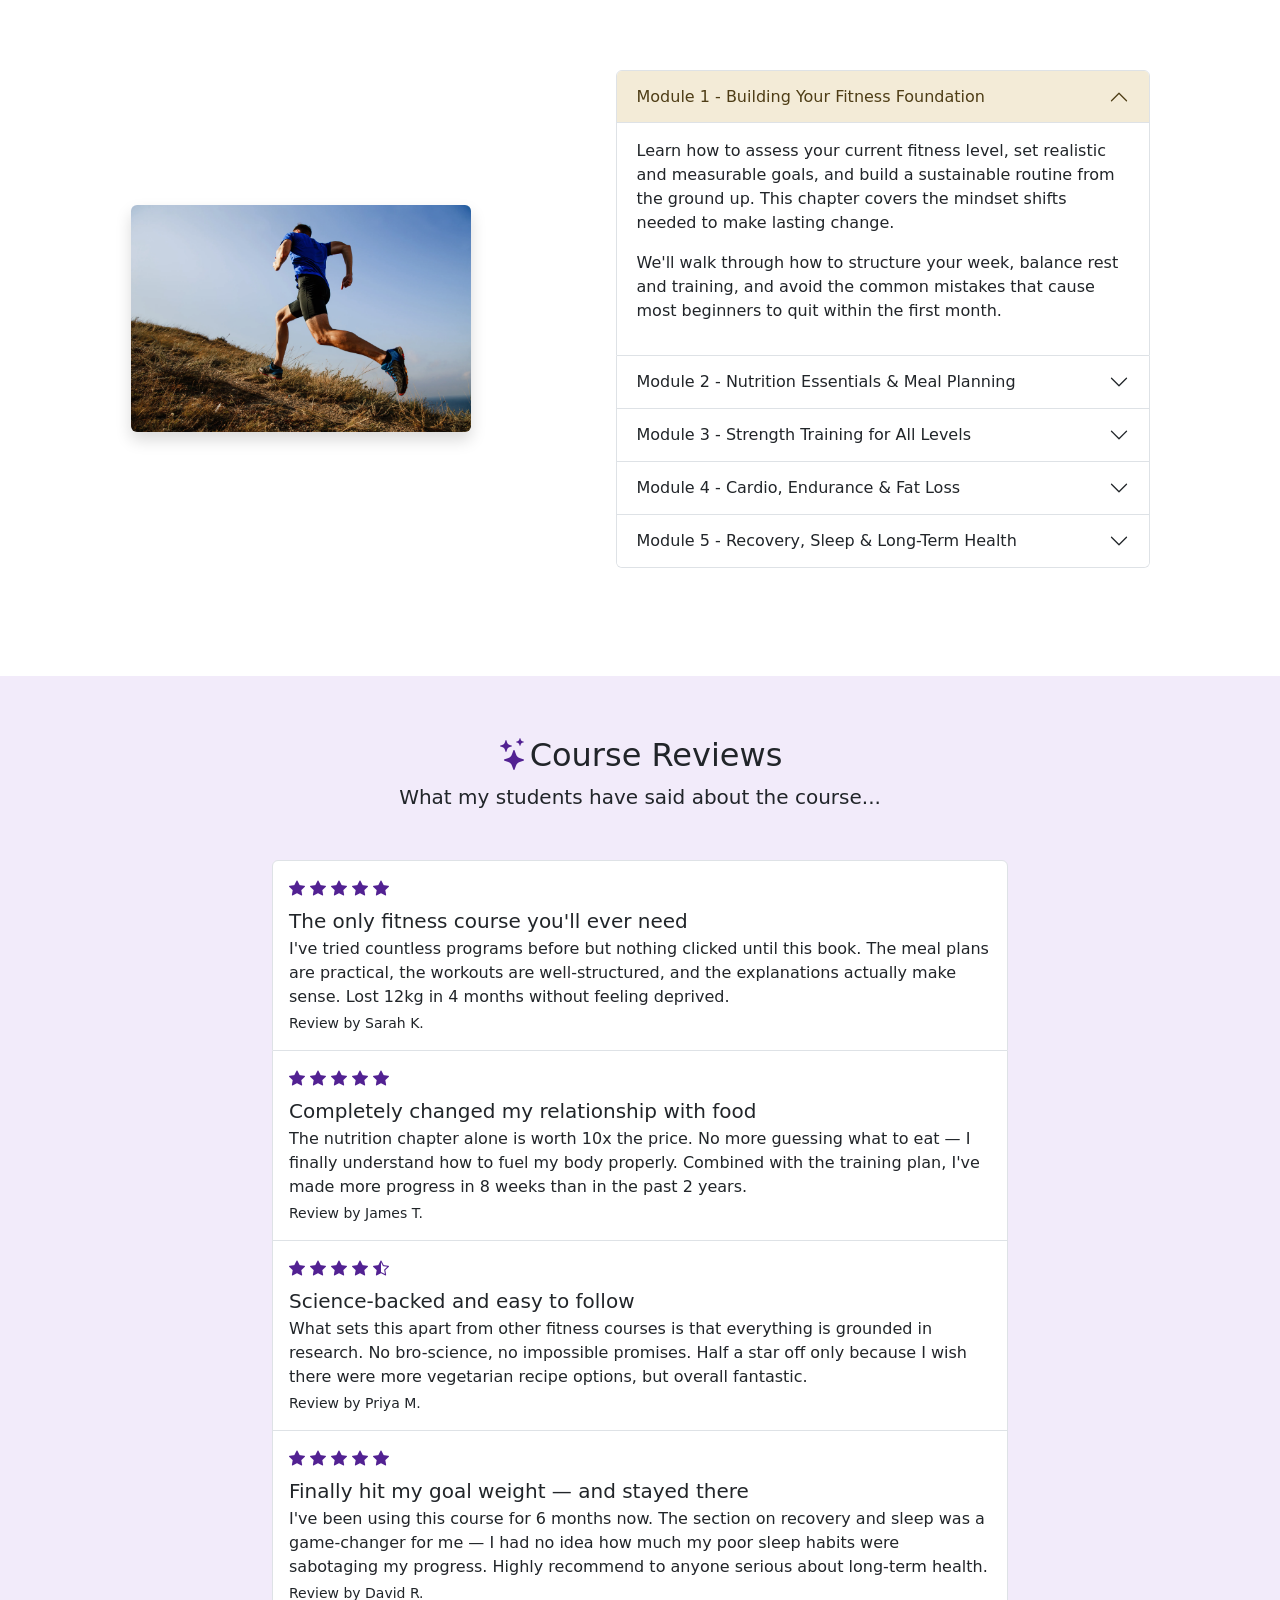
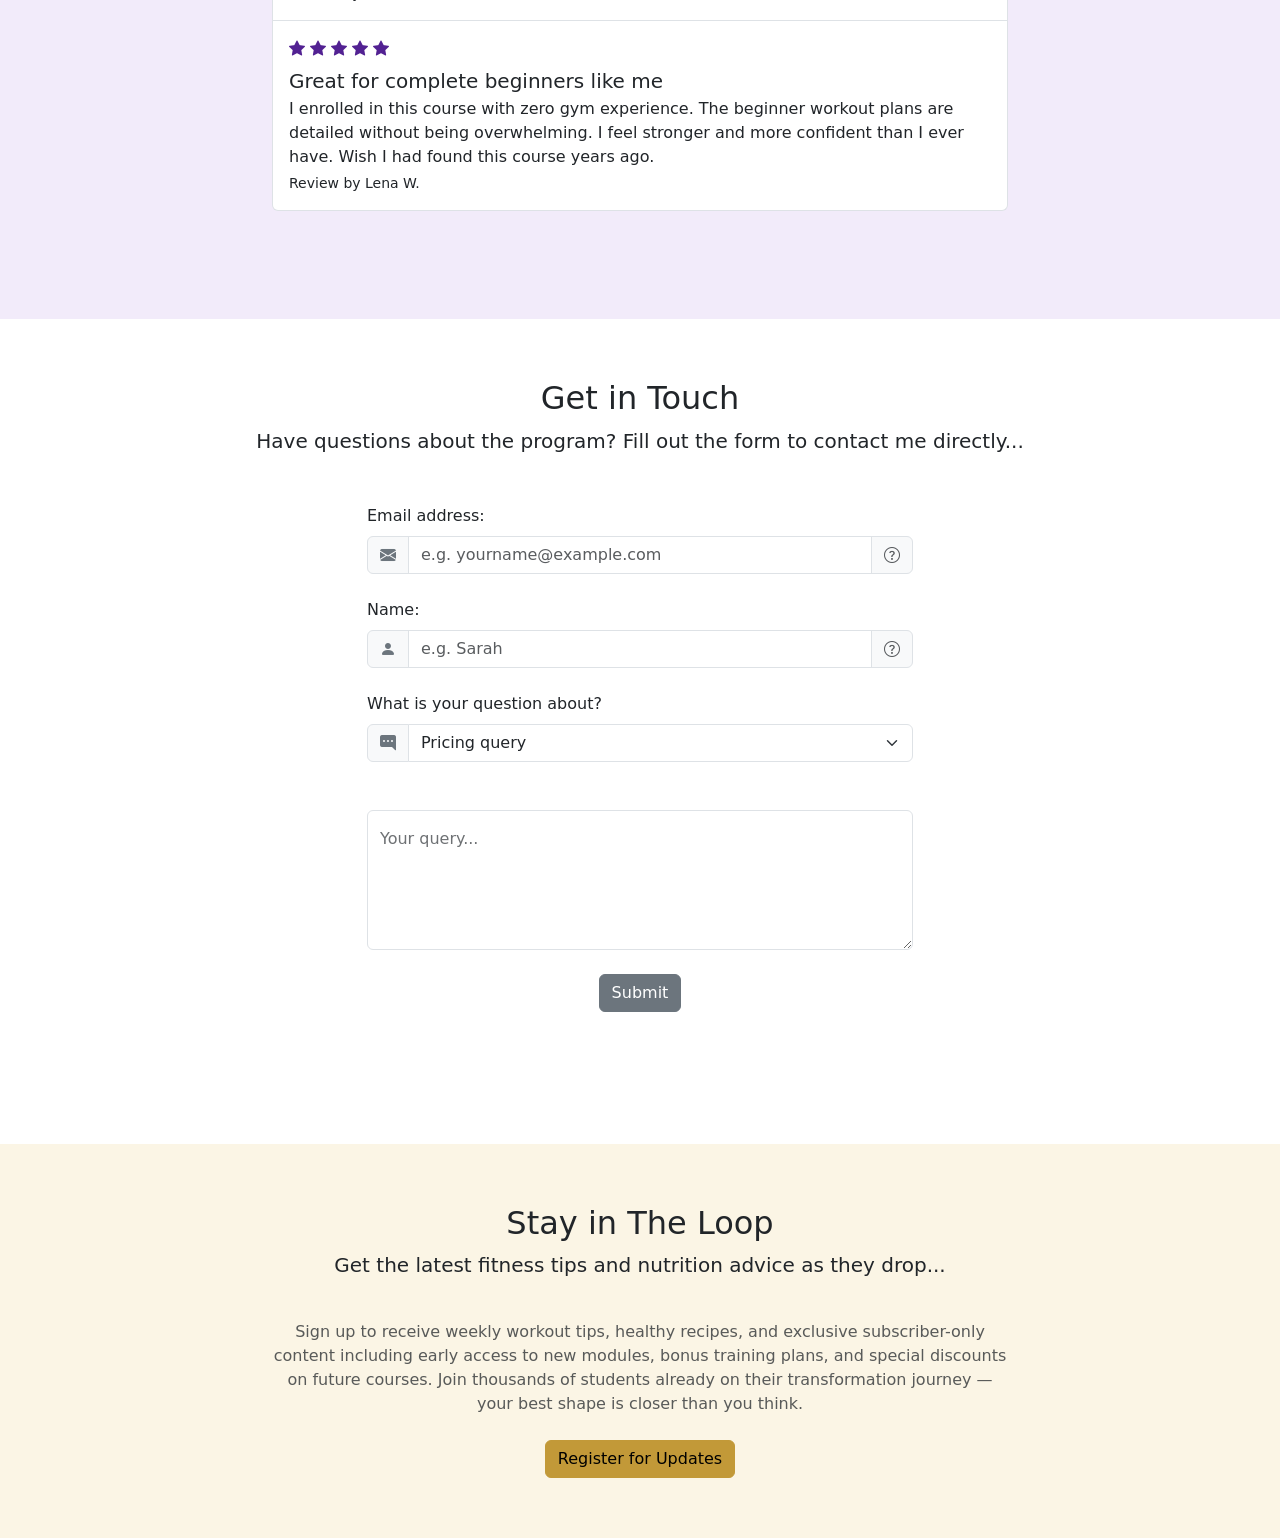
==== commit 5bfc95ed: "a" ====
--- a/index.html
+++ b/index.html
@@ -3,9 +3,9 @@
   <meta charset="UTF-8">
   <meta http-equiv="X-UA-Compatible" content="IE=edge">
   <meta name="viewport" content="width=device-width, initial-scale=1.0">
-  <title>Net Ninja Pro - the Book</title>
+  <title>FuelFit Pro - the Course</title>
   <link rel="stylesheet" href="https://cdn.jsdelivr.net/npm/bootstrap-icons@1.5.0/font/bootstrap-icons.css">
-  <link href="https://cdn.jsdelivr.net/npm/bootstrap@5.0.1/dist/css/bootstrap.min.css" rel="stylesheet" integrity="sha384-+0n0xVW2eSR5OomGNYDnhzAbDsOXxcvSN1TPprVMTNDbiYZCxYbOOl7+AMvyTG2x" crossorigin="anonymous">
+  <link href="/css/main.css" rel="stylesheet">
   <style>
     section{
       padding: 60px 0;
@@ -14,26 +14,22 @@
 </head>
 <body>
 
-  <!-- navbar -->
   <nav class="navbar navbar-expand-md navbar-light pt-5 pb-4">
     <div class="container-xxl">
-      <!-- navbar brand / title -->
       <a class="navbar-brand" href="#intro">
         <span class="text-secondary fw-bold">
-          <i class="bi bi-book-half"></i>
-          Net Ninja Pro - the Book
+          <i class="bi bi-heart-pulse-fill"></i>
+          FuelFit Pro - the Course
         </span>
       </a>
-      <!-- toggle button for mobile nav -->
       <button class="navbar-toggler" type="button" data-bs-toggle="collapse" data-bs-target="#main-nav" aria-controls="main-nav" aria-expanded="false" aria-label="Toggle navigation">
         <span class="navbar-toggler-icon"></span>
       </button>
 
-      <!-- navbar links -->
       <div class="collapse navbar-collapse justify-content-end align-center" id="main-nav">
         <ul class="navbar-nav">
           <li class="nav-item">
-            <a class="nav-link" href="#topics">About The Book</a>
+            <a class="nav-link" href="#topics">About The Course</a>
           </li>
           <li class="nav-item">
             <a class="nav-link" href="#reviews">Reviews</a>
@@ -45,7 +41,7 @@
             <a class="nav-link" href="#pricing">Pricing</a>
           </li>
           <li class="nav-item ms-2 d-none d-md-inline">
-            <a class="btn btn-secondary" href="#pricing">buy now</a>
+            <a class="btn btn-secondary" href="#pricing">Join Now</a>
           </li>
           
         </ul>
@@ -53,33 +49,29 @@
     </div>
   </nav>
 
-  <!-- main image & intro text -->
   <section id="intro">
     <div class="container-lg">
       <div class="row g-4 justify-content-center align-items-center">
         <div class="col-md-5 text-center text-md-start">
           <h1>
-            <div class="display-2">Black-Belt</div>
-            <div class="display-5 text-muted">Your Coding Skills</div>
+            <div class="display-2">Transform</div>
+            <div class="display-5 text-muted">Your Body & Mind</div>
           </h1>
-          <p class="lead my-4 text-muted">Lorem ipsum dolor sit amet consectetur adipisicing elit. Laboriosam, dignissimos?</p>
-          <a href="#pricing" class="btn btn-secondary btn-lg">Buy Now</a>
-          <!-- open sidebar / offcanvas -->
+          <p class="lead my-4 text-muted">The complete guide to building a sustainable fitness routine and nutrition plan that actually works.</p>
+          <a href="#pricing" class="btn btn-secondary btn-lg">Explore Pricing</a>
           <a href="#sidebar" class="d-block mt-3" data-bs-toggle="offcanvas" role="button" aria-controls="sidebar">
-            Explore my other books
+            Explore my other courses
           </a>
         </div>
         <div class="col-md-5 text-center d-none d-md-block">
-          <!-- tooltip -->
-          <span class="tt" data-bs-placement="bottom" title="Net Ninja Pro book cover">
-            <img src="/assets/ebook-cover.png" class="img-fluid" alt="ebook">
+          <span class="tt" data-bs-placement="bottom" title="FuelFit Pro Course Dashboard">
+            <img src="assets/ebook-cover.png" class="img-fluid rounded shadow" alt="course dashboard">
           </span>
         </div>
       </div>
     </div>
   </section>
 
-  <!-- pricing plans -->
   <section id="pricing" class="bg-light mt-5">
     <div class="container-lg">
       <div class="text-center">
@@ -91,12 +83,12 @@
         <div class="col-8 col-lg-4 col-xl-3">
           <div class="card border-0">
             <div class="card-body text-center py-4">
-              <h4 class="card-title">Starter Edition</h4>
-              <p class="lead card-subtitle">eBook download only</p>
-              <p class="display-5 my-4 text-primary fw-bold">$12.99</p>
-              <p class="card-text mx-5 text-muted d-none d-lg-block">Lorem ipsum dolor sit amet consectetur adipisicing elit. Mollitia, vitae magni! Repellat commodi a fuga corporis saepe dolorum.</p>
+              <h4 class="card-title">Basic Plan</h4>
+              <p class="lead card-subtitle text-muted">Course access only</p>
+              <p class="display-5 my-4 text-primary fw-bold">€9.99</p>
+              <p class="card-text mx-4 text-muted d-none d-lg-block">Get full access to the nutrition and workout course. Perfect for beginners ready to kickstart their fitness journey.</p>
               <a href="#" class="btn btn-outline-primary btn-lg mt-3">
-                Buy Now
+                Get Access
               </a>
             </div>
           </div>
@@ -104,14 +96,14 @@
 
         <div class="col-9 col-lg-4">
           <div class="card border-primary border-2">
-            <div class="card-header text-center text-primary">Most Popular</div>
+            <div class="card-header text-center text-primary fw-bold">Most Popular</div>
             <div class="card-body text-center py-5">
-              <h4 class="card-title">Complete Edition</h4>
-              <p class="lead card-subtitle">eBook download & all updates</p>
-              <p class="display-4 my-4 text-primary fw-bold">$18.99</p>
-              <p class="card-text mx-5 text-muted d-none d-lg-block">Lorem ipsum dolor sit amet consectetur adipisicing elit. Mollitia, vitae magni! Repellat commodi a fuga corporis saepe dolorum.</p>
+              <h4 class="card-title">Pro Plan</h4>
+              <p class="lead card-subtitle text-muted">Course access & all updates</p>
+              <p class="display-4 my-4 text-primary fw-bold">€24.99</p>
+              <p class="card-text mx-4 text-muted d-none d-lg-block">Everything in the Basic Plan plus lifetime updates as new research, recipes, and workout modules are added to the course.</p>
               <a href="#" class="btn btn-outline-primary btn-lg mt-3">
-                Buy Now
+                Get Access
               </a>
             </div>
           </div>
@@ -120,101 +112,100 @@
         <div class="col-8 col-lg-4 col-xl-3">
           <div class="card border-0">
             <div class="card-body text-center py-4">
-              <h4 class="card-title">Ultimate Edition</h4>
-              <p class="lead card-subtitle">download, updates & extras</p>
-              <p class="display-5 my-4 text-primary fw-bold">$24.99</p>
-              <p class="card-text mx-5 text-muted d-none d-lg-block">Lorem ipsum dolor sit amet consectetur adipisicing elit. Mollitia, vitae magni! Repellat commodi a fuga corporis saepe dolorum.</p>
+              <h4 class="card-title">Elite Plan</h4>
+              <p class="lead card-subtitle text-muted">Access, updates & extras</p>
+              <p class="display-5 my-4 text-primary fw-bold">€49.99</p>
+              <p class="card-text mx-4 text-muted d-none d-lg-block">The full package — course access, lifetime updates, bonus meal prep guides, printable workout logs, and access to our private community.</p>
               <a href="#" class="btn btn-outline-primary btn-lg mt-3">
-                Buy Now
+                Get Access
               </a>
             </div>
           </div>
         </div>
       </div>
 
-    </div><!-- end container -->
-  </section>
-
-  <!-- topics at a glance -->
+    </div></section>
+
   <section id="topics">
     <div class="container-md">
       <div class="text-center">
-        <h2>Inside the Book...</h2>
+        <h2>Inside the Course...</h2>
         <p class="lead text-muted">A quick glance at the topics you'll learn</p>
       </div>
       <div class="row my-5 g-5 justify-content-around align-items-center">
         <div class="col-6 col-lg-4">
-          <img src="/assets/kindle.png" class="img-fluid" alt="ebook">
+          <img src="assets/kindle.png" class="img-fluid rounded shadow" alt="course platform">
         </div>
         <div class="col-lg-6">
           
-          <!-- accordion -->
           <div class="accordion" id="chapters">
+            
             <div class="accordion-item">
               <h2 class="accordion-header" id="heading-1">
                 <button class="accordion-button" type="button" data-bs-toggle="collapse" data-bs-target="#chapter-1" aria-expanded="true" aria-controls="chapter-1">
-                  Chapter 1 - Your First Web Page
+                  Module 1 - Building Your Fitness Foundation
                 </button>
               </h2>
               <div id="chapter-1" class="accordion-collapse collapse show" aria-labelledby="heading-1" data-bs-parent="#chapters">
                 <div class="accordion-body">
-                  <p>Lorem, ipsum dolor sit amet consectetur adipisicing elit. Quis assumenda delectus sapiente quidem consequatur odit adipisci necessitatibus nemo aliquid minus modi tempore quibusdam quas vitae, animi ipsam nulla sunt alias.</p>
-                  <p>Lorem, ipsum dolor sit amet consectetur adipisicing elit. Quis assumenda delectus sapiente quidem consequatur odit adipisci necessitatibus nemo aliquid minus modi tempore quibusdam quas vitae, animi ipsam nulla sunt alias.</p>
+                  <p>Learn how to assess your current fitness level, set realistic and measurable goals, and build a sustainable routine from the ground up. This chapter covers the mindset shifts needed to make lasting change.</p>
+                  <p>We'll walk through how to structure your week, balance rest and training, and avoid the common mistakes that cause most beginners to quit within the first month.</p>
                 </div>
               </div>
             </div>
+
             <div class="accordion-item">
               <h2 class="accordion-header" id="heading-2">
                 <button class="accordion-button collapsed" type="button" data-bs-toggle="collapse" data-bs-target="#chapter-2" aria-expanded="false" aria-controls="chapter-2">
-                  Chapter 2 - Mastering CSS
+                  Module 2 - Nutrition Essentials & Meal Planning
                 </button>
               </h2>
               <div id="chapter-2" class="accordion-collapse collapse" aria-labelledby="heading-2" data-bs-parent="#chapters">
                 <div class="accordion-body">
-                  <p>Lorem, ipsum dolor sit amet consectetur adipisicing elit. Quis assumenda delectus sapiente quidem consequatur odit adipisci necessitatibus nemo aliquid minus modi tempore quibusdam quas vitae, animi ipsam nulla sunt alias.</p>
-                  <p>Lorem, ipsum dolor sit amet consectetur adipisicing elit. Quis assumenda delectus sapiente quidem consequatur odit adipisci necessitatibus nemo aliquid minus modi tempore quibusdam quas vitae, animi ipsam nulla sunt alias.</p>
+                  <p>Dive deep into macronutrients, understanding caloric needs, and mastering the art of efficient meal prepping without sacrificing flavor or sanity.</p>
                 </div>
               </div>
             </div>
+
             <div class="accordion-item">
               <h2 class="accordion-header" id="heading-3">
-                <button class="accordion-button collapsed" type="button" data-bs-toggle="collapse" data-bs-target="#chapter-3" aria-expanded="false" aria-controls="chapter-1">
-                  Chapter 3 - The Power of JavaScript
+                <button class="accordion-button collapsed" type="button" data-bs-toggle="collapse" data-bs-target="#chapter-3" aria-expanded="false" aria-controls="chapter-3">
+                  Module 3 - Strength Training for All Levels
                 </button>
               </h2>
               <div id="chapter-3" class="accordion-collapse collapse" aria-labelledby="heading-3" data-bs-parent="#chapters">
                 <div class="accordion-body">
-                  <p>Lorem, ipsum dolor sit amet consectetur adipisicing elit. Quis assumenda delectus sapiente quidem consequatur odit adipisci necessitatibus nemo aliquid minus modi tempore quibusdam quas vitae, animi ipsam nulla sunt alias.</p>
-                  <p>Lorem, ipsum dolor sit amet consectetur adipisicing elit. Quis assumenda delectus sapiente quidem consequatur odit adipisci necessitatibus nemo aliquid minus modi tempore quibusdam quas vitae, animi ipsam nulla sunt alias.</p>
+                  <p>Master the fundamental movement patterns. From bodyweight progressions to heavy lifting safely, learn proper form and how to apply progressive overload.</p>
                 </div>
               </div>
             </div>
+
             <div class="accordion-item">
               <h2 class="accordion-header" id="heading-4">
                 <button class="accordion-button collapsed" type="button" data-bs-toggle="collapse" data-bs-target="#chapter-4" aria-expanded="false" aria-controls="chapter-4">
-                  Chapter 4 - Storing Data (Firebase Databases)
+                  Module 4 - Cardio, Endurance & Fat Loss
                 </button>
               </h2>
               <div id="chapter-4" class="accordion-collapse collapse" aria-labelledby="heading-4" data-bs-parent="#chapters">
                 <div class="accordion-body">
-                  <p>Lorem, ipsum dolor sit amet consectetur adipisicing elit. Quis assumenda delectus sapiente quidem consequatur odit adipisci necessitatibus nemo aliquid minus modi tempore quibusdam quas vitae, animi ipsam nulla sunt alias.</p>
-                  <p>Lorem, ipsum dolor sit amet consectetur adipisicing elit. Quis assumenda delectus sapiente quidem consequatur odit adipisci necessitatibus nemo aliquid minus modi tempore quibusdam quas vitae, animi ipsam nulla sunt alias.</p>
+                  <p>Deconstruct aerobic and anaerobic energy systems. Learn how to optimize your cardio sessions specifically targeted for healthy, long-term fat loss.</p>
                 </div>
               </div>
             </div>
+
             <div class="accordion-item">
               <h2 class="accordion-header" id="heading-5">
                 <button class="accordion-button collapsed" type="button" data-bs-toggle="collapse" data-bs-target="#chapter-5" aria-expanded="false" aria-controls="chapter-5">
-                  Chapter 5 - User Authentication
+                  Module 5 - Recovery, Sleep & Long-Term Health
                 </button>
               </h2>
               <div id="chapter-5" class="accordion-collapse collapse" aria-labelledby="heading-5" data-bs-parent="#chapters">
                 <div class="accordion-body">
-                  <p>Lorem, ipsum dolor sit amet consectetur adipisicing elit. Quis assumenda delectus sapiente quidem consequatur odit adipisci necessitatibus nemo aliquid minus modi tempore quibusdam quas vitae, animi ipsam nulla sunt alias.</p>
-                  <p>Lorem, ipsum dolor sit amet consectetur adipisicing elit. Quis assumenda delectus sapiente quidem consequatur odit adipisci necessitatibus nemo aliquid minus modi tempore quibusdam quas vitae, animi ipsam nulla sunt alias.</p>
+                  <p>Explore the deep science of recovery, active stretching protocols, improving sleep architecture, and preventing the mental plateaus that stop progress.</p>
                 </div>
               </div>
             </div>
+
           </div>
 
         </div>
@@ -222,91 +213,94 @@
     </div>
   </section>
 
-  <!-- reviews list -->
-  <section id="reviews" class="bg-light">
+  <section id="reviews" class="bg-altlight">
     <div class="container-lg">
       <div class="text-center">
-        <h2><i class="bi bi-stars"></i>Book Reviews</h2>
-        <p class="lead">What my students have said about the book...</p>
+        <h2><i class="bi bi-stars text-altdark"></i>Course Reviews</h2>
+        <p class="lead">What my students have said about the course...</p>
       </div>
 
       <div class="row justify-content-center my-5">
         <div class="col-lg-8">
           <div class="list-group">
+            
             <div class="list-group-item py-3">
               <div class="pb-2">
-                <i class="bi bi-star-fill"></i>
-                <i class="bi bi-star-fill"></i>
-                <i class="bi bi-star-fill"></i>
-                <i class="bi bi-star-fill"></i>
-                <i class="bi bi-star-fill"></i>
-              </div>
-              <h5 class="mb-1">A must-buy for every aspiring web dev</h5>
-              <p class="mb-1">Lorem ipsum dolor sit amet consectetur adipisicing elit. Tenetur error veniam sit expedita est illo maiores neque quos nesciunt, reprehenderit autem odio commodi labore praesentium voluptate repellat in id quisquam.</p>
-              <small>Review by Mario</small>
-            </div>
+                <i class="bi bi-star-fill text-altdark"></i>
+                <i class="bi bi-star-fill text-altdark"></i>
+                <i class="bi bi-star-fill text-altdark"></i>
+                <i class="bi bi-star-fill text-altdark"></i>
+                <i class="bi bi-star-fill text-altdark"></i>
+              </div>
+              <h5 class="mb-1">The only fitness course you'll ever need</h5>
+              <p class="mb-1">I've tried countless programs before but nothing clicked until this book. The meal plans are practical, the workouts are well-structured, and the explanations actually make sense. Lost 12kg in 4 months without feeling deprived.</p>
+              <small>Review by Sarah K.</small>
+            </div>
+
             <div class="list-group-item py-3">
               <div class="pb-2">
-                <i class="bi bi-star-fill"></i>
-                <i class="bi bi-star-fill"></i>
-                <i class="bi bi-star-fill"></i>
-                <i class="bi bi-star-fill"></i>
-                <i class="bi bi-star-fill"></i>
-              </div>
-              <h5 class="mb-1">A must-buy for every aspiring web dev</h5>
-              <p class="mb-1">Lorem ipsum dolor sit amet consectetur adipisicing elit. Tenetur error veniam sit expedita est illo maiores neque quos nesciunt, reprehenderit autem odio commodi labore praesentium voluptate repellat in id quisquam.</p>
-              <small>Review by Mario</small>
-            </div>
+                <i class="bi bi-star-fill text-altdark"></i>
+                <i class="bi bi-star-fill text-altdark"></i>
+                <i class="bi bi-star-fill text-altdark"></i>
+                <i class="bi bi-star-fill text-altdark"></i>
+                <i class="bi bi-star-fill text-altdark"></i>
+              </div>
+              <h5 class="mb-1">Completely changed my relationship with food</h5>
+              <p class="mb-1">The nutrition chapter alone is worth 10x the price. No more guessing what to eat — I finally understand how to fuel my body properly. Combined with the training plan, I've made more progress in 8 weeks than in the past 2 years.</p>
+              <small>Review by James T.</small>
+            </div>
+
             <div class="list-group-item py-3">
               <div class="pb-2">
-                <i class="bi bi-star-fill"></i>
-                <i class="bi bi-star-fill"></i>
-                <i class="bi bi-star-fill"></i>
-                <i class="bi bi-star-fill"></i>
-                <i class="bi bi-star-half"></i>
-              </div>
-              <h5 class="mb-1">A must-buy for every aspiring web dev</h5>
-              <p class="mb-1">Lorem ipsum dolor sit amet consectetur adipisicing elit. Tenetur error veniam sit expedita est illo maiores neque quos nesciunt, reprehenderit autem odio commodi labore praesentium voluptate repellat in id quisquam.</p>
-              <small>Review by Mario</small>
-            </div>
+                <i class="bi bi-star-fill text-altdark"></i>
+                <i class="bi bi-star-fill text-altdark"></i>
+                <i class="bi bi-star-fill text-altdark"></i>
+                <i class="bi bi-star-fill text-altdark"></i>
+                <i class="bi bi-star-half text-altdark"></i>
+              </div>
+              <h5 class="mb-1">Science-backed and easy to follow</h5>
+              <p class="mb-1">What sets this apart from other fitness courses is that everything is grounded in research. No bro-science, no impossible promises. Half a star off only because I wish there were more vegetarian recipe options, but overall fantastic.</p>
+              <small>Review by Priya M.</small>
+            </div>
+
             <div class="list-group-item py-3">
               <div class="pb-2">
-                <i class="bi bi-star-fill"></i>
-                <i class="bi bi-star-fill"></i>
-                <i class="bi bi-star-fill"></i>
-                <i class="bi bi-star-fill"></i>
-                <i class="bi bi-star-fill"></i>
-              </div>
-              <h5 class="mb-1">A must-buy for every aspiring web dev</h5>
-              <p class="mb-1">Lorem ipsum dolor sit amet consectetur adipisicing elit. Tenetur error veniam sit expedita est illo maiores neque quos nesciunt, reprehenderit autem odio commodi labore praesentium voluptate repellat in id quisquam.</p>
-              <small>Review by Mario</small>
-            </div>
+                <i class="bi bi-star-fill text-altdark"></i>
+                <i class="bi bi-star-fill text-altdark"></i>
+                <i class="bi bi-star-fill text-altdark"></i>
+                <i class="bi bi-star-fill text-altdark"></i>
+                <i class="bi bi-star-fill text-altdark"></i>
+              </div>
+              <h5 class="mb-1">Finally hit my goal weight — and stayed there</h5>
+              <p class="mb-1">I've been using this course for 6 months now. The section on recovery and sleep was a game-changer for me — I had no idea how much my poor sleep habits were sabotaging my progress. Highly recommend to anyone serious about long-term health.</p>
+              <small>Review by David R.</small>
+            </div>
+
             <div class="list-group-item py-3">
               <div class="pb-2">
-                <i class="bi bi-star-fill"></i>
-                <i class="bi bi-star-fill"></i>
-                <i class="bi bi-star-fill"></i>
-                <i class="bi bi-star-fill"></i>
-                <i class="bi bi-star-half"></i>
-              </div>
-              <h5 class="mb-1">A must-buy for every aspiring web dev</h5>
-              <p class="mb-1">Lorem ipsum dolor sit amet consectetur adipisicing elit. Tenetur error veniam sit expedita est illo maiores neque quos nesciunt, reprehenderit autem odio commodi labore praesentium voluptate repellat in id quisquam.</p>
-              <small>Review by Mario</small>
-            </div>
+                <i class="bi bi-star-fill text-altdark"></i>
+                <i class="bi bi-star-fill text-altdark"></i>
+                <i class="bi bi-star-fill text-altdark"></i>
+                <i class="bi bi-star-fill text-altdark"></i>
+                <i class="bi bi-star-fill text-altdark"></i>
+              </div>
+              <h5 class="mb-1">Great for complete beginners like me</h5>
+              <p class="mb-1">I enrolled in this course with zero gym experience. The beginner workout plans are detailed without being overwhelming. I feel stronger and more confident than I ever have. Wish I had found this course years ago.</p>
+              <small>Review by Lena W.</small>
+            </div>
+
           </div>
         </div>
       </div>
     </div>
   </section>
 
-  <!-- contact form -->
-  <!-- form-control, form-label, form-select, input-group, input-group-text -->
   <section id="contact">
     <div class="container-lg">
       
       <div class="text-center">
         <h2>Get in Touch</h2>
-        <p class="lead">Questions to ask? Fill out the form to contact me directly...</p>
+        <p class="lead">Have questions about the program? Fill out the form to contact me directly...</p>
       </div>
       <div class="row justify-content-center my-5">
         <div class="col-lg-6">
@@ -317,27 +311,27 @@
               <span class="input-group-text">
                 <i class="bi bi-envelope-fill text-secondary"></i>
               </span>
-              <input type="text" id="email" class="form-control" placeholder="e.g. mario@example.com" />
-              <!-- tooltip -->
+              <input type="text" id="email" class="form-control" placeholder="e.g. yourname@example.com" />
               <span class="input-group-text">
                 <span class="tt" data-bs-placement="bottom" title="Enter an email address we can reply to.">
                   <i class="bi bi-question-circle text-muted"></i>
                 </span>
               </span>
             </div>
+            
             <label for="name" class="form-label">Name:</label>
             <div class="mb-4 input-group">
               <span class="input-group-text">
                 <i class="bi bi-person-fill text-secondary"></i>
               </span>
-              <input type="text" id="name" class="form-control" placeholder="e.g. Mario" />
-              <!-- tooltip -->
+              <input type="text" id="name" class="form-control" placeholder="e.g. Sarah" />
               <span class="input-group-text">
                 <span class="tt" data-bs-placement="bottom" title="Pretty self explanatory really...">
                   <i class="bi bi-question-circle text-muted"></i>
                 </span>
               </span>
             </div>
+            
             <label for="subject" class="form-label">What is your question about?</label>
             <div class="mb-4 input-group">
               <span class="input-group-text">
@@ -345,10 +339,11 @@
               </span>
               <select class="form-select" id="subject">
                 <option value="pricing" selected>Pricing query</option>
-                <option value="content">Content query</option>
-                <option value="other">Other query</option>
+                <option value="nutrition">Nutrition & diet query</option>
+                <option value="training">Training & workout query</option>
               </select>
             </div>
+            
             <div class="mb-4 mt-5 form-floating">
               <textarea class="form-control" id="query" style="height: 140px" placeholder="query"></textarea>
               <label for="query">Your query...</label>
@@ -362,16 +357,15 @@
     </div>
   </section>
 
-  <!-- get updates / modal trigger -->
   <section class="bg-light">
     <div class="container">
       <div class="text-center">
         <h2>Stay in The Loop</h2>
-        <p class="lead">Get the latest updates as they happen...</p>
+        <p class="lead">Get the latest fitness tips and nutrition advice as they drop...</p>
       </div>
       <div class="row justify-content-center">
         <div class="col-md-8 text-center">
-          <p class="text-muted my-4">Lorem ipsum dolor sit amet consectetur adipisicing elit. Vero exercitationem voluptatibus porro, hic asperiores fuga illo voluptates obcaecati deleniti veritatis sunt saepe quasi deserunt ex ipsum. Est possimus, aspernatur, vitae eligendi rem odit quaerat, ipsum pariatur ratione maxime delectus fuga minus accusamus dolores iusto maiores accusantium cumque magnam placeat quia!</p>
+          <p class="text-muted my-4">Sign up to receive weekly workout tips, healthy recipes, and exclusive subscriber-only content including early access to new modules, bonus training plans, and special discounts on future courses. Join thousands of students already on their transformation journey — your best shape is closer than you think.</p>
           <button class="btn btn-primary" data-bs-toggle="modal" data-bs-target="#reg-modal">
             Register for Updates
           </button>
@@ -380,34 +374,42 @@
     </div>
   </section>
 
-  <!-- modal itself -->
   <div class="modal fade" id="reg-modal" tabindex="-1" aria-labelledby="modal-title" aria-hidden="true">
     <div class="modal-dialog">
       <div class="modal-content">
         <div class="modal-header">
-          <h5 class="modal-title" id="modal-title">Get the Latest Updates</h5>
+          <h5 class="modal-title" id="modal-title">Get Fit Tips Direct to Your Inbox</h5>
           <button type="button" class="btn-close" data-bs-dismiss="modal" aria-label="Close"></button>
         </div>
         <div class="modal-body">
-          <p>Lorem, ipsum dolor sit amet consectetur adipisicing elit. Quis, exercitationem laboriosam nihil minus voluptatibus harum aliquam consequatur pariatur inventore dignissimos illum excepturi ratione ipsum sit iusto alias eligendi fugit laborum?</p>
+          <p>Join the FuelFit community mailing list. Get regular updates, zero-cost guides, and fresh strategies straight from nutritionists and trainers.</p>
           <label for="modal-email" class="form-label">Your email address:</label>
-          <input type="text" class="form-control" id="modal-email" placeholder="e.g. mario@example.com">
+          <input type="text" class="form-control" id="modal-email" placeholder="e.g. name@example.com">
         </div>
         <div class="modal-footer">
-          <button type="button" class="btn btn-primary">Submit</button>
+          <button type="button" class="btn btn-primary">Subscribe Now</button>
         </div>
       </div>
     </div>
   </div>
 
-  <!-- side panel / offcanvas -->
   <div class="offcanvas offcanvas-start" tabindex="-1" id="sidebar" aria-labelledby="sidebar-label">
     <div class="offcanvas-header">
-      <h5 class="offcanvas-title" id="sidebar-label">My Other Books</h5>
+      <h5 class="offcanvas-title" id="sidebar-label">My Other Courses</h5>
       <button type="button" class="btn-close" data-bs-dismiss="offcanvas" aria-label="Close"></button>
     </div>
     <div class="offcanvas-body">
-      <p>Lorem, ipsum dolor sit amet consectetur adipisicing elit. In minima ducimus excepturi quasi tempore fugit quis voluptatibus aut error possimus, tenetur natus magni quam voluptatem quae eligendi repudiandae delectus eaque!</p>
+      <p>Looking to tweak something specific in your routine? I have other intensive targeted blueprints available.</p>
+      <div class="dropdown mt-3">
+        <button class="btn btn-secondary dropdown-toggle" type="button" id="book-dropdown" data-bs-toggle="dropdown">
+          Choose a course title
+        </button>
+        <ul class="dropdown-menu" aria-labelledby="book-dropdown">
+          <li><a class="dropdown-item" href="#">Keto Blueprint for Athletes</a></li>
+          <li><a class="dropdown-item" href="#">15-Minute Home HIIT Routines</a></li>
+          <li><a class="dropdown-item" href="#">Advanced Hypertrophy Mastery</a></li>
+        </ul>
+      </div>
     </div>
   </div>
 
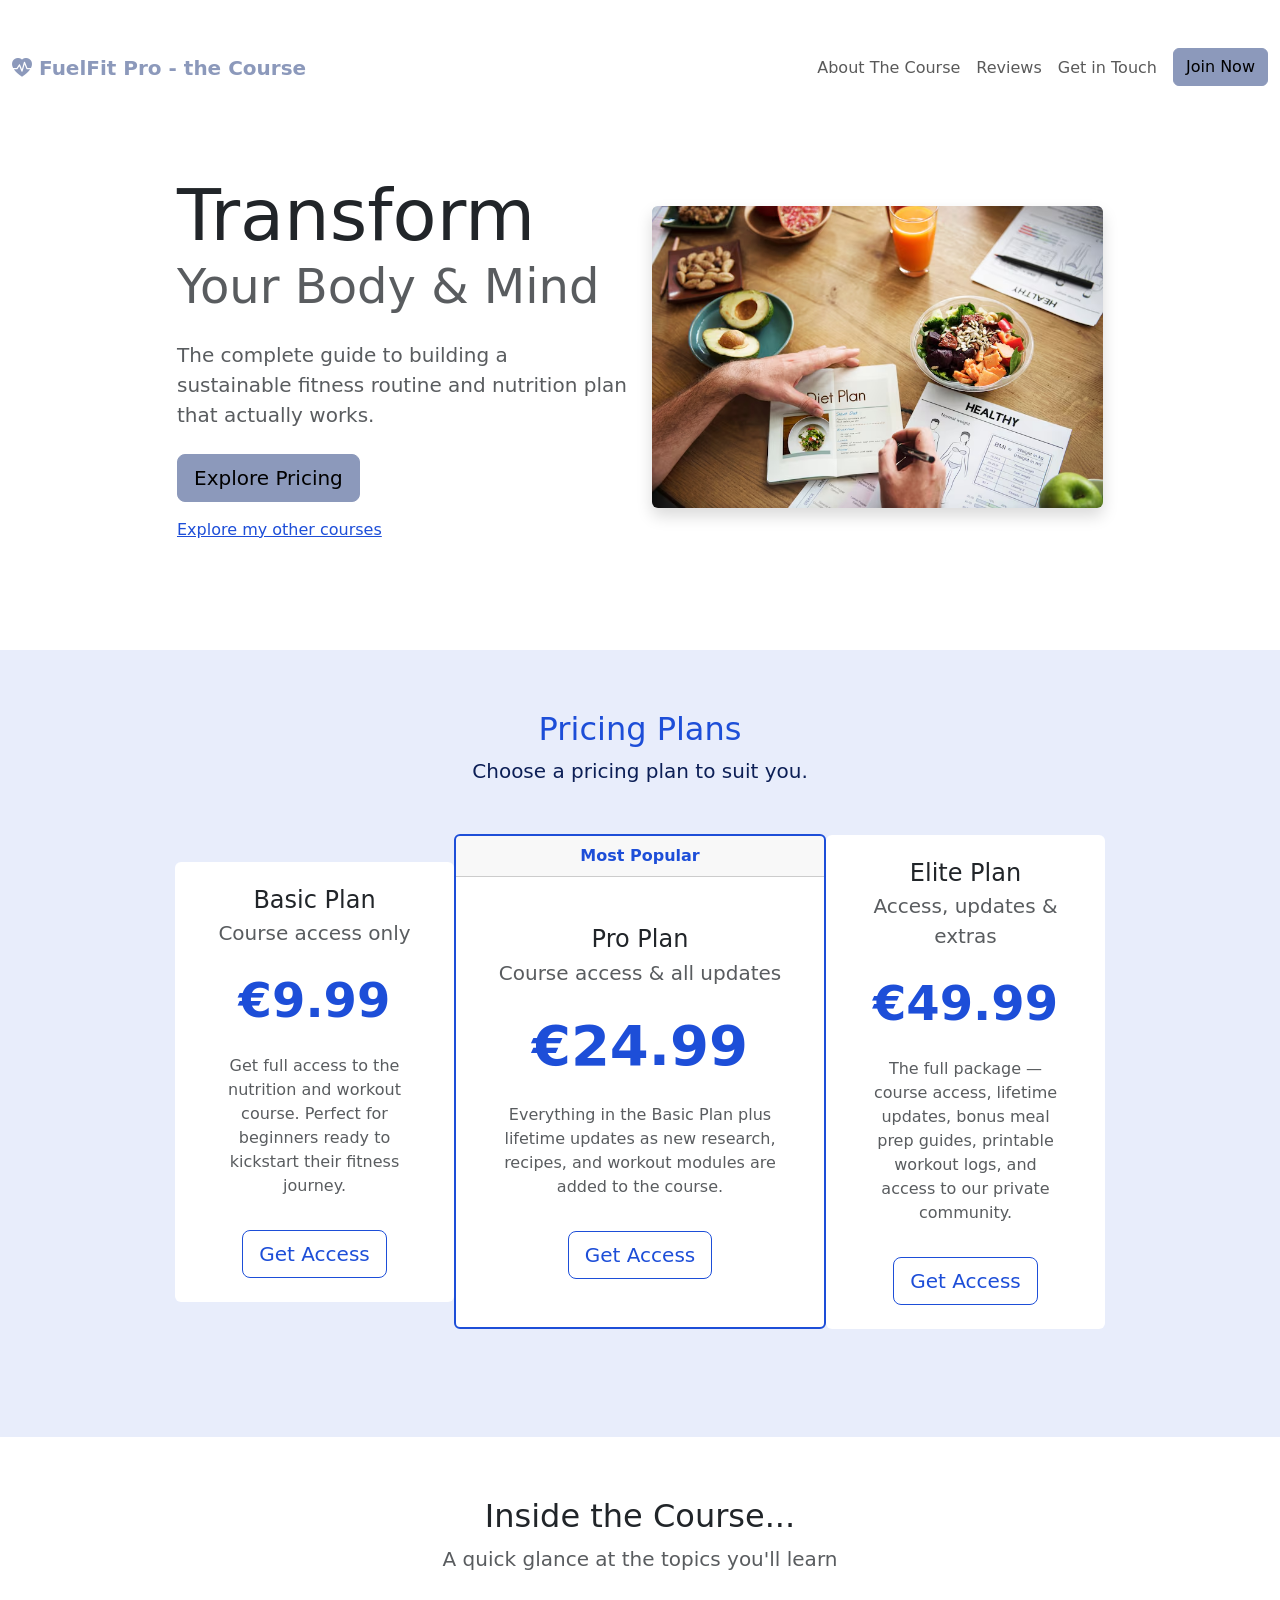
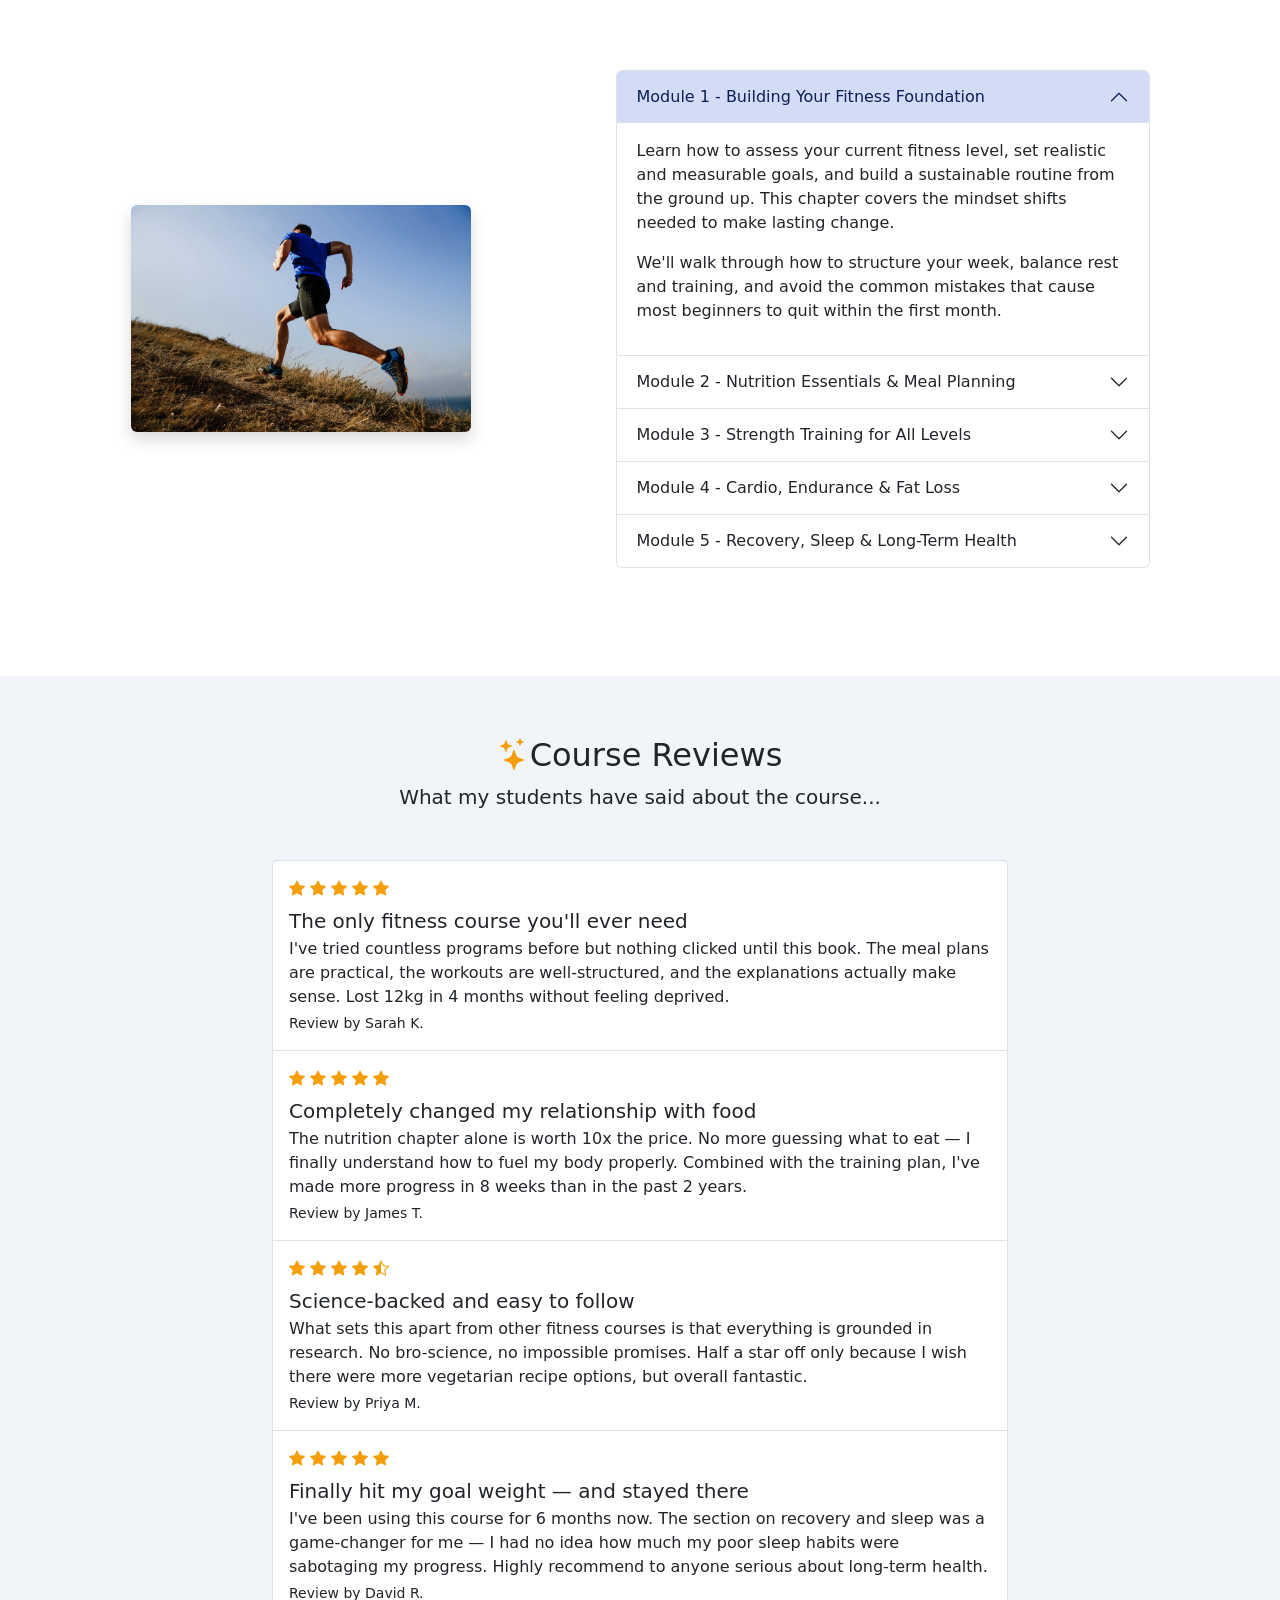
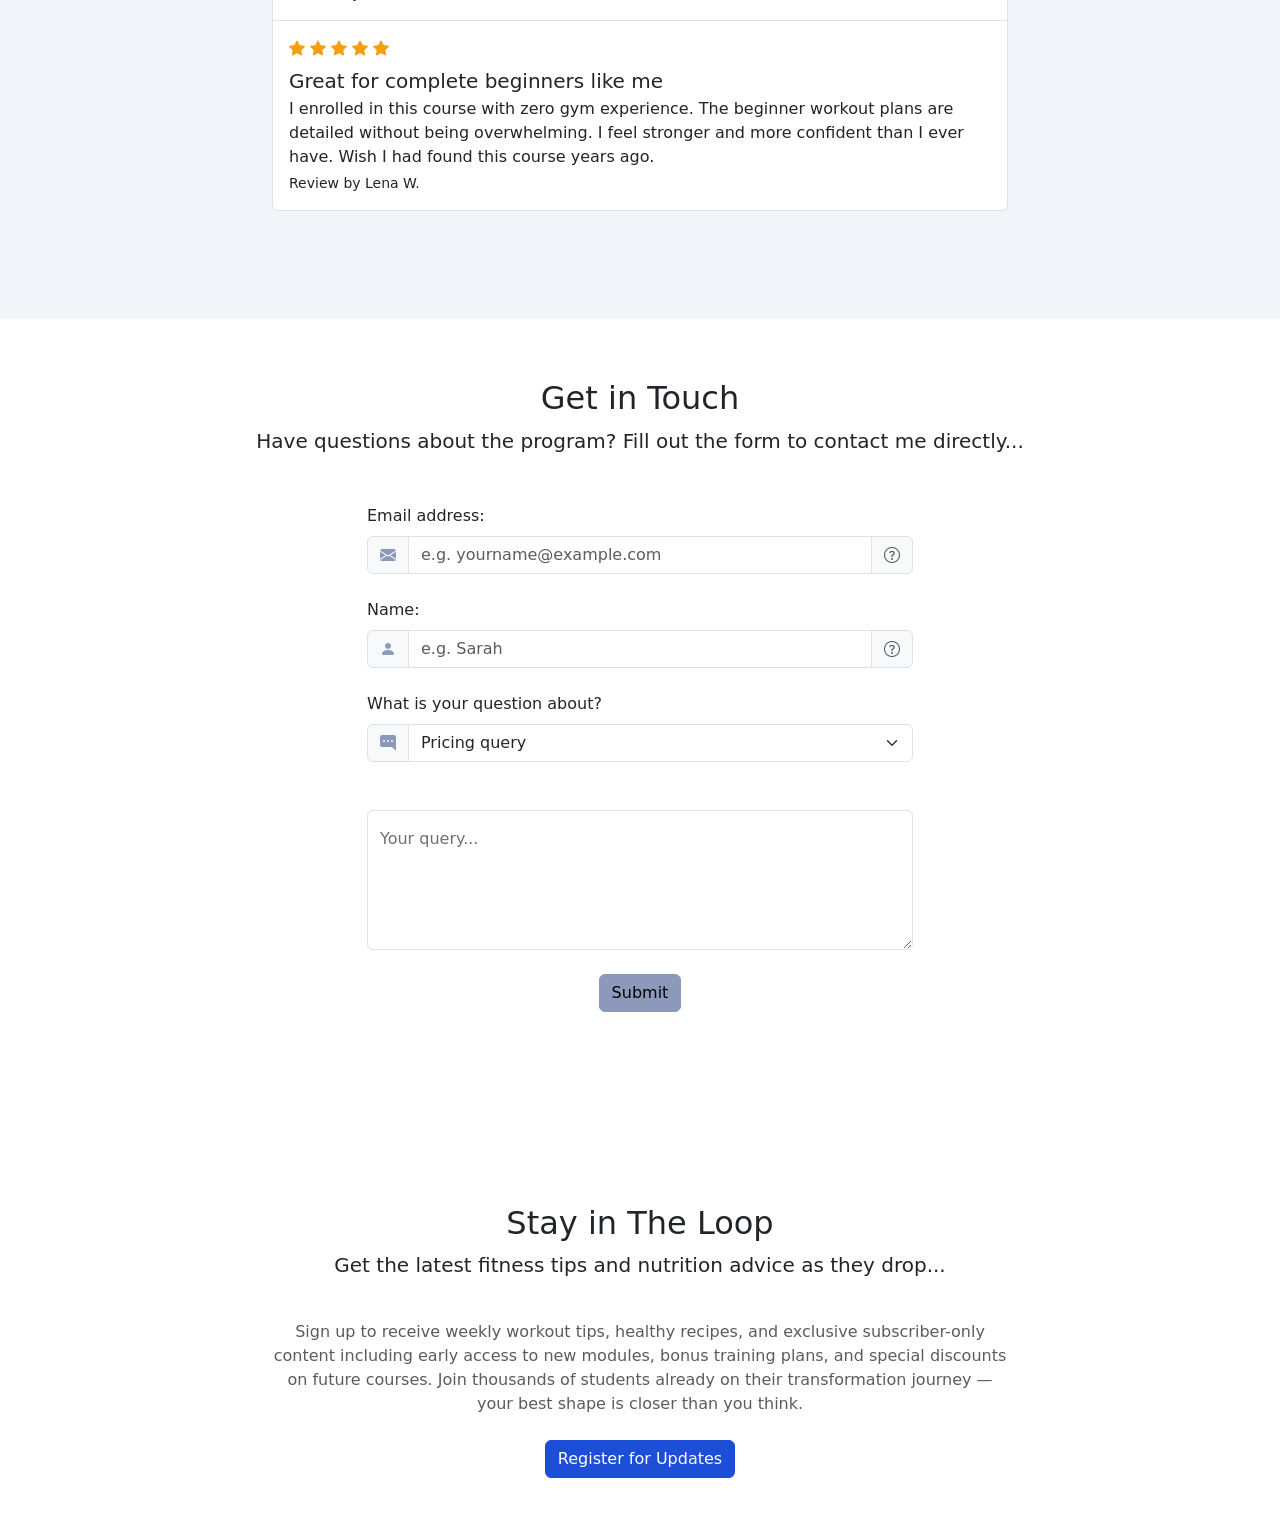
==== commit d2e84437: "d" ====
--- a/index.html
+++ b/index.html
@@ -72,11 +72,11 @@
     </div>
   </section>
 
-  <section id="pricing" class="bg-light mt-5">
+  <section id="pricing" class="bg-primary bg-opacity-10 mt-5">
     <div class="container-lg">
       <div class="text-center">
-        <h2>Pricing Plans</h2>
-        <p class="lead text-muted">Choose a pricing plan to suit you.</p>
+        <h2 class="text-primary">Pricing Plans</h2>
+        <p class="lead text-primary-emphasis">Choose a pricing plan to suit you.</p>
       </div>
 
       <div class="row my-5 g-0 align-items-center justify-content-center">
